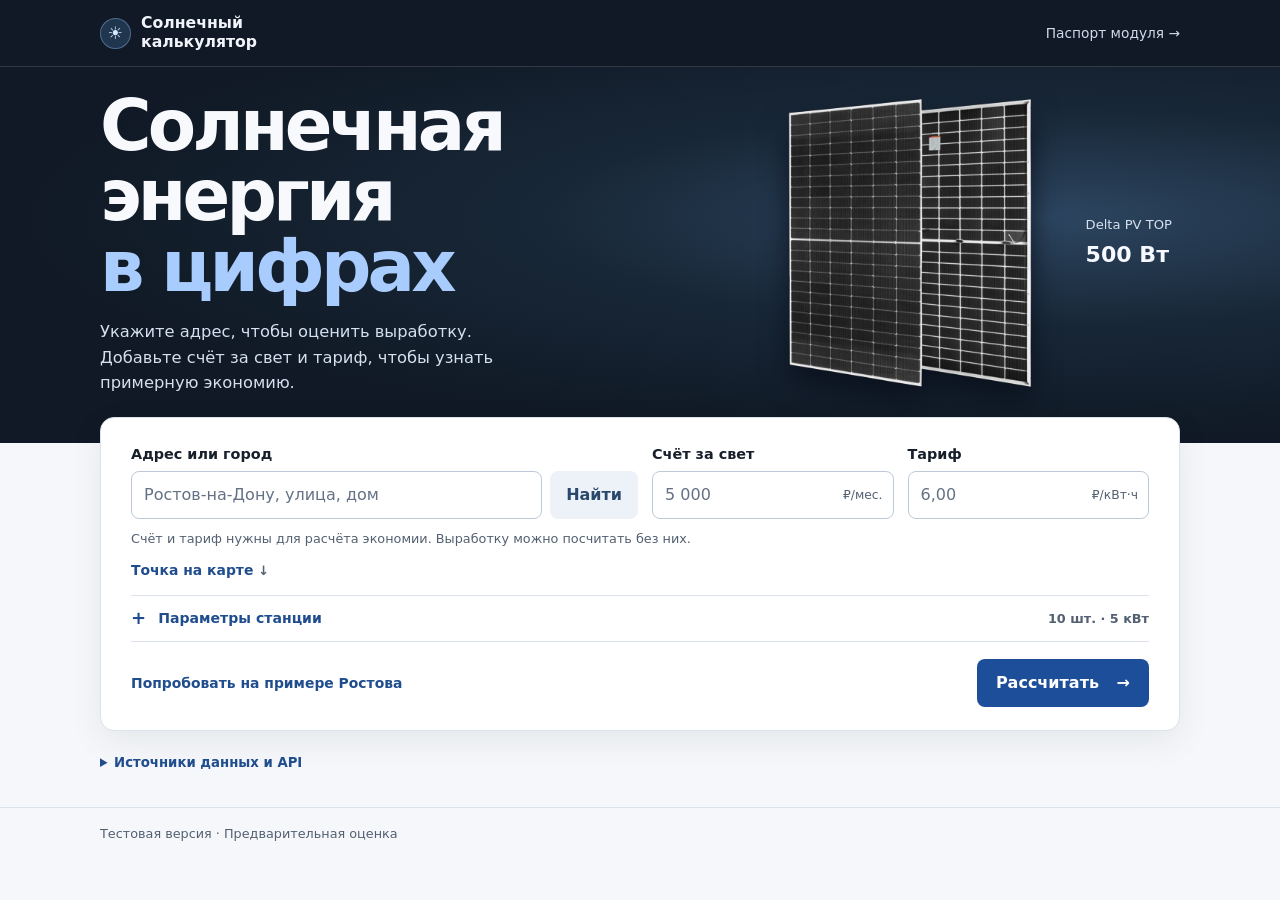
==== index.html @ cf40183a "Publish Delta 500 solar calculator demo" ====
<!doctype html>
<html lang="ru">
<head>
  <meta charset="utf-8">
  <meta name="viewport" content="width=device-width, initial-scale=1">
  <meta name="description" content="Предварительный расчёт годовой выработки и экономии от солнечных панелей Delta 500 Вт.">
  <meta name="robots" content="noindex, nofollow">
  <title>Солнечный калькулятор · Delta 500</title>
  <link rel="stylesheet" href="./leaflet.css">
  <link rel="stylesheet" href="./style.css">
  <script src="./leaflet.js" defer></script>
  <script src="./app.js" type="module"></script>
</head>
<body>
  <header class="site-header">
    <div class="container header-inner">
      <a class="brand" href="./"><span class="brand-icon" aria-hidden="true">☀︎</span> Солнечный калькулятор</a>
      <a class="passport-link" href="./panel.pdf" target="_blank" rel="noopener">Паспорт модуля <span aria-hidden="true">→</span></a>
    </div>
  </header>

  <main>
    <section class="hero" aria-labelledby="page-title">
      <div class="container intro">
        <div class="hero-copy">
          <h1 id="page-title">Солнечная энергия <span>в цифрах</span></h1>
          <p>Укажите адрес, чтобы оценить выработку. Добавьте счёт за свет и тариф, чтобы узнать примерную экономию.</p>
        </div>
        <figure class="module-photo">
          <img src="./images/delta-module.png" alt="Лицевая и тыльная стороны модуля Delta PV TOP" width="400" height="400" fetchpriority="high">
          <figcaption><span>Delta PV TOP</span><b>500 Вт</b></figcaption>
        </figure>
      </div>
    </section>

    <div class="container workspace">
      <form class="calculator" id="calculator" aria-label="Параметры расчёта" novalidate>
        <div class="primary-fields">
          <div class="address-field">
            <label for="address">Адрес или город</label>
            <div class="address-input">
              <input id="address" type="search" maxlength="180" placeholder="Ростов-на-Дону, улица, дом" spellcheck="false" autocomplete="off" aria-describedby="address-status">
              <button type="button" class="quiet-button" id="find">Найти</button>
            </div>
            <ul class="address-results" id="address-results" aria-label="Найденные адреса" hidden></ul>
            <p class="field-note" id="address-status" role="status" hidden></p>
          </div>
          <div>
            <label for="bill">Счёт за свет</label>
            <div class="unit-input">
              <input id="bill" type="text" inputmode="decimal" maxlength="16" placeholder="5 000" aria-describedby="economy-note">
              <span>₽/мес.</span>
            </div>
          </div>
          <div>
            <label for="tariff">Тариф</label>
            <div class="unit-input">
              <input id="tariff" type="text" inputmode="decimal" maxlength="12" placeholder="6,00" aria-describedby="economy-note">
              <span>₽/кВт·ч</span>
            </div>
          </div>
        </div>
        <p class="field-note economy-note" id="economy-note">Счёт и тариф нужны для расчёта экономии. Выработку можно посчитать без них.</p>

        <div class="location-tools">
          <button type="button" id="map-toggle" class="text-button" aria-controls="map-panel" aria-expanded="false">Точка на карте <span aria-hidden="true">↓</span></button>
          <span id="point-description" hidden></span>
        </div>

        <section class="map-panel" id="map-panel" aria-label="Выбор местоположения" hidden>
          <div class="map-frame">
            <div class="map" id="map" aria-label="Интерактивная карта"></div>
            <div class="map-message" id="map-message" role="status">Загружаем карту…</div>
          </div>
          <div class="map-caption">
            <span>Нажмите на нужное место или перетащите метку.</span>
            <a id="satellite-link" href="https://yandex.ru/maps/?ll=39.7015%2C47.2357&amp;z=16&amp;l=sat" target="_blank" rel="noopener">Спутник в Яндекс Картах →</a>
          </div>
          <details class="coordinate-details" id="coordinate-details">
            <summary>Указать координаты</summary>
            <div class="coordinates">
              <div><label for="latitude">Широта</label><input id="latitude" type="text" inputmode="text" maxlength="14" placeholder="47.2357"></div>
              <div><label for="longitude">Долгота</label><input id="longitude" type="text" inputmode="text" maxlength="14" placeholder="39.7015"></div>
              <button type="button" class="quiet-button" id="apply-point">Применить</button>
            </div>
          </details>
        </section>

        <details class="station" id="station">
          <summary><span>Параметры станции</span><b id="station-summary">10 панелей · 5 кВт</b></summary>
          <div class="station-grid">
            <div><label for="panels">Количество панелей</label><input id="panels" type="number" min="1" max="10000" step="1" value="10"></div>
            <div><label for="tilt">Наклон, °</label><input id="tilt" type="number" min="0" max="90" step="1" value="35"></div>
            <div><label for="azimuth">Направление</label>
              <select id="azimuth">
                <option value="180">Юг</option><option value="135">Юго-восток</option><option value="225">Юго-запад</option>
                <option value="90">Восток</option><option value="270">Запад</option><option value="0">Север</option>
                <option value="45">Северо-восток</option><option value="315">Северо-запад</option>
              </select>
            </div>
            <div><label for="cost">Цена с монтажом, ₽</label><input id="cost" type="text" inputmode="decimal" maxlength="16" placeholder="Необязательно"></div>
          </div>
          <p class="field-note">Укажите цену станции, если нужна оценка окупаемости.</p>
        </details>

        <div class="form-actions">
          <button type="button" class="text-button" id="demo">Попробовать на примере Ростова</button>
          <button type="submit" class="primary-button" id="calculate">Рассчитать <span aria-hidden="true">→</span></button>
        </div>
        <p class="error" id="form-error" role="alert" hidden></p>
      </form>

      <section class="results" id="results" aria-labelledby="results-title" hidden>
        <div class="result-summary">
          <div class="result-heading">
            <h2 id="results-title" tabindex="-1">Результат расчёта</h2>
            <p id="result-location"></p>
            <button type="button" class="text-button" id="edit">Изменить данные</button>
          </div>
          <dl class="result-metrics">
            <div class="metric" id="saving-metric" hidden><dt>Экономия за год</dt><dd id="saving"></dd></div>
            <div class="metric"><dt>Выработка за год</dt><dd id="generation"></dd></div>
            <div class="metric" id="payback-metric" hidden><dt>Простая окупаемость</dt><dd id="payback"></dd></div>
          </dl>
        </div>
        <p class="result-note" id="economic-hint" hidden></p>
        <div class="production">
          <div class="chart-heading">
            <h3>Выработка по месяцам</h3>
            <p id="chart-value" aria-live="polite">кВт·ч</p>
          </div>
          <div class="chart" id="chart" aria-label="Помесячная выработка"></div>
          <p class="result-note" id="result-note"></p>
          <details class="result-method">
            <summary>Подробнее о расчёте</summary>
            <p id="result-method"></p>
          </details>
        </div>
      </section>

      <details class="sources" id="sources">
        <summary>Источники данных и API</summary>
        <dl>
          <div><dt>Адрес</dt><dd>Поиск российских адресов через Photon по данным OpenStreetMap. Крупные города можно выбрать и при сбое поиска. <a href="https://photon.komoot.io/" target="_blank" rel="noopener">Photon →</a></dd></div>
          <div><dt>Карта</dt><dd>OpenStreetMap для проверки точки. Спутниковый снимок открывается в Яндекс Картах. <a href="https://www.openstreetmap.org/copyright" target="_blank" rel="noopener">OpenStreetMap →</a></dd></div>
          <div><dt>Солнце</dt><dd>Помесячные данные NASA POWER по сетке 1°. Для точек вне встроенного архива калькулятор запрашивает NASA по координатам. <a href="https://power.larc.nasa.gov/docs/services/api/temporal/climatology/" target="_blank" rel="noopener">NASA POWER →</a> <a href="https://github.com/hssaleh/Heat-Route-to-Firm-H2/blob/2cacb152e327a3246be186a40f83c2bcf6bc75e7/data/nasa_param_GHI.csv" target="_blank" rel="noopener">Архив данных →</a></dd></div>
        </dl>
      </details>
      <noscript>Для расчёта включите JavaScript в браузере.</noscript>
    </div>
  </main>
  <footer class="site-footer"><div class="container">Тестовая версия · Предварительная оценка</div></footer>
</body>
</html>
---- leaflet.css ----
/* required styles */

.leaflet-pane,
.leaflet-tile,
.leaflet-marker-icon,
.leaflet-marker-shadow,
.leaflet-tile-container,
.leaflet-pane > svg,
.leaflet-pane > canvas,
.leaflet-zoom-box,
.leaflet-image-layer,
.leaflet-layer {
	position: absolute;
	left: 0;
	top: 0;
	}
.leaflet-container {
	overflow: hidden;
	}
.leaflet-tile,
.leaflet-marker-icon,
.leaflet-marker-shadow {
	-webkit-user-select: none;
	   -moz-user-select: none;
	        user-select: none;
	  -webkit-user-drag: none;
	}
/* Prevents IE11 from highlighting tiles in blue */
.leaflet-tile::selection {
	background: transparent;
}
/* Safari renders non-retina tile on retina better with this, but Chrome is worse */
.leaflet-safari .leaflet-tile {
	image-rendering: -webkit-optimize-contrast;
	}
/* hack that prevents hw layers "stretching" when loading new tiles */
.leaflet-safari .leaflet-tile-container {
	width: 1600px;
	height: 1600px;
	-webkit-transform-origin: 0 0;
	}
.leaflet-marker-icon,
.leaflet-marker-shadow {
	display: block;
	}
/* .leaflet-container svg: reset svg max-width decleration shipped in Joomla! (joomla.org) 3.x */
/* .leaflet-container img: map is broken in FF if you have max-width: 100% on tiles */
.leaflet-container .leaflet-overlay-pane svg {
	max-width: none !important;
	max-height: none !important;
	}
.leaflet-container .leaflet-marker-pane img,
.leaflet-container .leaflet-shadow-pane img,
.leaflet-container .leaflet-tile-pane img,
.leaflet-container img.leaflet-image-layer,
.leaflet-container .leaflet-tile {
	max-width: none !important;
	max-height: none !important;
	width: auto;
	padding: 0;
	}

.leaflet-container img.leaflet-tile {
	/* See: https://bugs.chromium.org/p/chromium/issues/detail?id=600120 */
	mix-blend-mode: plus-lighter;
}

.leaflet-container.leaflet-touch-zoom {
	-ms-touch-action: pan-x pan-y;
	touch-action: pan-x pan-y;
	}
.leaflet-container.leaflet-touch-drag {
	-ms-touch-action: pinch-zoom;
	/* Fallback for FF which doesn't support pinch-zoom */
	touch-action: none;
	touch-action: pinch-zoom;
}
.leaflet-container.leaflet-touch-drag.leaflet-touch-zoom {
	-ms-touch-action: none;
	touch-action: none;
}
.leaflet-container {
	-webkit-tap-highlight-color: transparent;
}
.leaflet-container a {
	-webkit-tap-highlight-color: rgba(51, 181, 229, 0.4);
}
.leaflet-tile {
	filter: inherit;
	visibility: hidden;
	}
.leaflet-tile-loaded {
	visibility: inherit;
	}
.leaflet-zoom-box {
	width: 0;
	height: 0;
	-moz-box-sizing: border-box;
	     box-sizing: border-box;
	z-index: 800;
	}
/* workaround for https://bugzilla.mozilla.org/show_bug.cgi?id=888319 */
.leaflet-overlay-pane svg {
	-moz-user-select: none;
	}

.leaflet-pane         { z-index: 400; }

.leaflet-tile-pane    { z-index: 200; }
.leaflet-overlay-pane { z-index: 400; }
.leaflet-shadow-pane  { z-index: 500; }
.leaflet-marker-pane  { z-index: 600; }
.leaflet-tooltip-pane   { z-index: 650; }
.leaflet-popup-pane   { z-index: 700; }

.leaflet-map-pane canvas { z-index: 100; }
.leaflet-map-pane svg    { z-index: 200; }

.leaflet-vml-shape {
	width: 1px;
	height: 1px;
	}
.lvml {
	behavior: url(#default#VML);
	display: inline-block;
	position: absolute;
	}


/* control positioning */

.leaflet-control {
	position: relative;
	z-index: 800;
	pointer-events: visiblePainted; /* IE 9-10 doesn't have auto */
	pointer-events: auto;
	}
.leaflet-top,
.leaflet-bottom {
	position: absolute;
	z-index: 1000;
	pointer-events: none;
	}
.leaflet-top {
	top: 0;
	}
.leaflet-right {
	right: 0;
	}
.leaflet-bottom {
	bottom: 0;
	}
.leaflet-left {
	left: 0;
	}
.leaflet-control {
	float: left;
	clear: both;
	}
.leaflet-right .leaflet-control {
	float: right;
	}
.leaflet-top .leaflet-control {
	margin-top: 10px;
	}
.leaflet-bottom .leaflet-control {
	margin-bottom: 10px;
	}
.leaflet-left .leaflet-control {
	margin-left: 10px;
	}
.leaflet-right .leaflet-control {
	margin-right: 10px;
	}


/* zoom and fade animations */

.leaflet-fade-anim .leaflet-popup {
	opacity: 0;
	-webkit-transition: opacity 0.2s linear;
	   -moz-transition: opacity 0.2s linear;
	        transition: opacity 0.2s linear;
	}
.leaflet-fade-anim .leaflet-map-pane .leaflet-popup {
	opacity: 1;
	}
.leaflet-zoom-animated {
	-webkit-transform-origin: 0 0;
	    -ms-transform-origin: 0 0;
	        transform-origin: 0 0;
	}
svg.leaflet-zoom-animated {
	will-change: transform;
}

.leaflet-zoom-anim .leaflet-zoom-animated {
	-webkit-transition: -webkit-transform 0.25s cubic-bezier(0,0,0.25,1);
	   -moz-transition:    -moz-transform 0.25s cubic-bezier(0,0,0.25,1);
	        transition:         transform 0.25s cubic-bezier(0,0,0.25,1);
	}
.leaflet-zoom-anim .leaflet-tile,
.leaflet-pan-anim .leaflet-tile {
	-webkit-transition: none;
	   -moz-transition: none;
	        transition: none;
	}

.leaflet-zoom-anim .leaflet-zoom-hide {
	visibility: hidden;
	}


/* cursors */

.leaflet-interactive {
	cursor: pointer;
	}
.leaflet-grab {
	cursor: -webkit-grab;
	cursor:    -moz-grab;
	cursor:         grab;
	}
.leaflet-crosshair,
.leaflet-crosshair .leaflet-interactive {
	cursor: crosshair;
	}
.leaflet-popup-pane,
.leaflet-control {
	cursor: auto;
	}
.leaflet-dragging .leaflet-grab,
.leaflet-dragging .leaflet-grab .leaflet-interactive,
.leaflet-dragging .leaflet-marker-draggable {
	cursor: move;
	cursor: -webkit-grabbing;
	cursor:    -moz-grabbing;
	cursor:         grabbing;
	}

/* marker & overlays interactivity */
.leaflet-marker-icon,
.leaflet-marker-shadow,
.leaflet-image-layer,
.leaflet-pane > svg path,
.leaflet-tile-container {
	pointer-events: none;
	}

.leaflet-marker-icon.leaflet-interactive,
.leaflet-image-layer.leaflet-interactive,
.leaflet-pane > svg path.leaflet-interactive,
svg.leaflet-image-layer.leaflet-interactive path {
	pointer-events: visiblePainted; /* IE 9-10 doesn't have auto */
	pointer-events: auto;
	}

/* visual tweaks */

.leaflet-container {
	background: #ddd;
	outline-offset: 1px;
	}
.leaflet-container a {
	color: #0078A8;
	}
.leaflet-zoom-box {
	border: 2px dotted #38f;
	background: rgba(255,255,255,0.5);
	}


/* general typography */
.leaflet-container {
	font-family: "Helvetica Neue", Arial, Helvetica, sans-serif;
	font-size: 12px;
	font-size: 0.75rem;
	line-height: 1.5;
	}


/* general toolbar styles */

.leaflet-bar {
	box-shadow: 0 1px 5px rgba(0,0,0,0.65);
	border-radius: 4px;
	}
.leaflet-bar a {
	background-color: #fff;
	border-bottom: 1px solid #ccc;
	width: 26px;
	height: 26px;
	line-height: 26px;
	display: block;
	text-align: center;
	text-decoration: none;
	color: black;
	}
.leaflet-bar a,
.leaflet-control-layers-toggle {
	background-position: 50% 50%;
	background-repeat: no-repeat;
	display: block;
	}
.leaflet-bar a:hover,
.leaflet-bar a:focus {
	background-color: #f4f4f4;
	}
.leaflet-bar a:first-child {
	border-top-left-radius: 4px;
	border-top-right-radius: 4px;
	}
.leaflet-bar a:last-child {
	border-bottom-left-radius: 4px;
	border-bottom-right-radius: 4px;
	border-bottom: none;
	}
.leaflet-bar a.leaflet-disabled {
	cursor: default;
	background-color: #f4f4f4;
	color: #bbb;
	}

.leaflet-touch .leaflet-bar a {
	width: 30px;
	height: 30px;
	line-height: 30px;
	}
.leaflet-touch .leaflet-bar a:first-child {
	border-top-left-radius: 2px;
	border-top-right-radius: 2px;
	}
.leaflet-touch .leaflet-bar a:last-child {
	border-bottom-left-radius: 2px;
	border-bottom-right-radius: 2px;
	}

/* zoom control */

.leaflet-control-zoom-in,
.leaflet-control-zoom-out {
	font: bold 18px 'Lucida Console', Monaco, monospace;
	text-indent: 1px;
	}

.leaflet-touch .leaflet-control-zoom-in, .leaflet-touch .leaflet-control-zoom-out  {
	font-size: 22px;
	}


/* layers control */

.leaflet-control-layers {
	box-shadow: 0 1px 5px rgba(0,0,0,0.4);
	background: #fff;
	border-radius: 5px;
	}
.leaflet-control-layers-toggle {
	background-image: url(images/layers.png);
	width: 36px;
	height: 36px;
	}
.leaflet-retina .leaflet-control-layers-toggle {
	background-image: url(images/layers-2x.png);
	background-size: 26px 26px;
	}
.leaflet-touch .leaflet-control-layers-toggle {
	width: 44px;
	height: 44px;
	}
.leaflet-control-layers .leaflet-control-layers-list,
.leaflet-control-layers-expanded .leaflet-control-layers-toggle {
	display: none;
	}
.leaflet-control-layers-expanded .leaflet-control-layers-list {
	display: block;
	position: relative;
	}
.leaflet-control-layers-expanded {
	padding: 6px 10px 6px 6px;
	color: #333;
	background: #fff;
	}
.leaflet-control-layers-scrollbar {
	overflow-y: scroll;
	overflow-x: hidden;
	padding-right: 5px;
	}
.leaflet-control-layers-selector {
	margin-top: 2px;
	position: relative;
	top: 1px;
	}
.leaflet-control-layers label {
	display: block;
	font-size: 13px;
	font-size: 1.08333em;
	}
.leaflet-control-layers-separator {
	height: 0;
	border-top: 1px solid #ddd;
	margin: 5px -10px 5px -6px;
	}

/* Default icon URLs */
.leaflet-default-icon-path { /* used only in path-guessing heuristic, see L.Icon.Default */
	background-image: url(images/marker-icon.png);
	}


/* attribution and scale controls */

.leaflet-container .leaflet-control-attribution {
	background: #fff;
	background: rgba(255, 255, 255, 0.8);
	margin: 0;
	}
.leaflet-control-attribution,
.leaflet-control-scale-line {
	padding: 0 5px;
	color: #333;
	line-height: 1.4;
	}
.leaflet-control-attribution a {
	text-decoration: none;
	}
.leaflet-control-attribution a:hover,
.leaflet-control-attribution a:focus {
	text-decoration: underline;
	}
.leaflet-attribution-flag {
	display: inline !important;
	vertical-align: baseline !important;
	width: 1em;
	height: 0.6669em;
	}
.leaflet-left .leaflet-control-scale {
	margin-left: 5px;
	}
.leaflet-bottom .leaflet-control-scale {
	margin-bottom: 5px;
	}
.leaflet-control-scale-line {
	border: 2px solid #777;
	border-top: none;
	line-height: 1.1;
	padding: 2px 5px 1px;
	white-space: nowrap;
	-moz-box-sizing: border-box;
	     box-sizing: border-box;
	background: rgba(255, 255, 255, 0.8);
	text-shadow: 1px 1px #fff;
	}
.leaflet-control-scale-line:not(:first-child) {
	border-top: 2px solid #777;
	border-bottom: none;
	margin-top: -2px;
	}
.leaflet-control-scale-line:not(:first-child):not(:last-child) {
	border-bottom: 2px solid #777;
	}

.leaflet-touch .leaflet-control-attribution,
.leaflet-touch .leaflet-control-layers,
.leaflet-touch .leaflet-bar {
	box-shadow: none;
	}
.leaflet-touch .leaflet-control-layers,
.leaflet-touch .leaflet-bar {
	border: 2px solid rgba(0,0,0,0.2);
	background-clip: padding-box;
	}


/* popup */

.leaflet-popup {
	position: absolute;
	text-align: center;
	margin-bottom: 20px;
	}
.leaflet-popup-content-wrapper {
	padding: 1px;
	text-align: left;
	border-radius: 12px;
	}
.leaflet-popup-content {
	margin: 13px 24px 13px 20px;
	line-height: 1.3;
	font-size: 13px;
	font-size: 1.08333em;
	min-height: 1px;
	}
.leaflet-popup-content p {
	margin: 17px 0;
	margin: 1.3em 0;
	}
.leaflet-popup-tip-container {
	width: 40px;
	height: 20px;
	position: absolute;
	left: 50%;
	margin-top: -1px;
	margin-left: -20px;
	overflow: hidden;
	pointer-events: none;
	}
.leaflet-popup-tip {
	width: 17px;
	height: 17px;
	padding: 1px;

	margin: -10px auto 0;
	pointer-events: auto;

	-webkit-transform: rotate(45deg);
	   -moz-transform: rotate(45deg);
	    -ms-transform: rotate(45deg);
	        transform: rotate(45deg);
	}
.leaflet-popup-content-wrapper,
.leaflet-popup-tip {
	background: white;
	color: #333;
	box-shadow: 0 3px 14px rgba(0,0,0,0.4);
	}
.leaflet-container a.leaflet-popup-close-button {
	position: absolute;
	top: 0;
	right: 0;
	border: none;
	text-align: center;
	width: 24px;
	height: 24px;
	font: 16px/24px Tahoma, Verdana, sans-serif;
	color: #757575;
	text-decoration: none;
	background: transparent;
	}
.leaflet-container a.leaflet-popup-close-button:hover,
.leaflet-container a.leaflet-popup-close-button:focus {
	color: #585858;
	}
.leaflet-popup-scrolled {
	overflow: auto;
	}

.leaflet-oldie .leaflet-popup-content-wrapper {
	-ms-zoom: 1;
	}
.leaflet-oldie .leaflet-popup-tip {
	width: 24px;
	margin: 0 auto;

	-ms-filter: "progid:DXImageTransform.Microsoft.Matrix(M11=0.70710678, M12=0.70710678, M21=-0.70710678, M22=0.70710678)";
	filter: progid:DXImageTransform.Microsoft.Matrix(M11=0.70710678, M12=0.70710678, M21=-0.70710678, M22=0.70710678);
	}

.leaflet-oldie .leaflet-control-zoom,
.leaflet-oldie .leaflet-control-layers,
.leaflet-oldie .leaflet-popup-content-wrapper,
.leaflet-oldie .leaflet-popup-tip {
	border: 1px solid #999;
	}


/* div icon */

.leaflet-div-icon {
	background: #fff;
	border: 1px solid #666;
	}


/* Tooltip */
/* Base styles for the element that has a tooltip */
.leaflet-tooltip {
	position: absolute;
	padding: 6px;
	background-color: #fff;
	border: 1px solid #fff;
	border-radius: 3px;
	color: #222;
	white-space: nowrap;
	-webkit-user-select: none;
	-moz-user-select: none;
	-ms-user-select: none;
	user-select: none;
	pointer-events: none;
	box-shadow: 0 1px 3px rgba(0,0,0,0.4);
	}
.leaflet-tooltip.leaflet-interactive {
	cursor: pointer;
	pointer-events: auto;
	}
.leaflet-tooltip-top:before,
.leaflet-tooltip-bottom:before,
.leaflet-tooltip-left:before,
.leaflet-tooltip-right:before {
	position: absolute;
	pointer-events: none;
	border: 6px solid transparent;
	background: transparent;
	content: "";
	}

/* Directions */

.leaflet-tooltip-bottom {
	margin-top: 6px;
}
.leaflet-tooltip-top {
	margin-top: -6px;
}
.leaflet-tooltip-bottom:before,
.leaflet-tooltip-top:before {
	left: 50%;
	margin-left: -6px;
	}
.leaflet-tooltip-top:before {
	bottom: 0;
	margin-bottom: -12px;
	border-top-color: #fff;
	}
.leaflet-tooltip-bottom:before {
	top: 0;
	margin-top: -12px;
	margin-left: -6px;
	border-bottom-color: #fff;
	}
.leaflet-tooltip-left {
	margin-left: -6px;
}
.leaflet-tooltip-right {
	margin-left: 6px;
}
.leaflet-tooltip-left:before,
.leaflet-tooltip-right:before {
	top: 50%;
	margin-top: -6px;
	}
.leaflet-tooltip-left:before {
	right: 0;
	margin-right: -12px;
	border-left-color: #fff;
	}
.leaflet-tooltip-right:before {
	left: 0;
	margin-left: -12px;
	border-right-color: #fff;
	}

/* Printing */

@media print {
	/* Prevent printers from removing background-images of controls. */
	.leaflet-control {
		-webkit-print-color-adjust: exact;
		print-color-adjust: exact;
		}
	}
---- style.css ----
:root {
  color-scheme: light;
  --ink: #171f2b;
  --muted: #536071;
  --link: #204d8e;
  --dark: #162331;
  --action: #1c4e99;
  --light: #edf2f9;
  --line: #dce2ea;
  --field-line: #bec9d7;
  --accent: #a9ccff;
  --background: #f5f7fa;
  font: 16px/1.5 Inter, system-ui, -apple-system, BlinkMacSystemFont, "Segoe UI", sans-serif;
  color: var(--ink);
  background: var(--background);
}

*, *::before, *::after { box-sizing: border-box; }
body { margin: 0; }
[hidden] { display: none !important; }
button, input, select { font: inherit; }
button { cursor: pointer; }
a { color: var(--link); text-underline-offset: 3px; }
:focus-visible { outline: 3px solid #2d68ad; outline-offset: 3px; }
.container { width: min(1080px, calc(100% - 64px)); margin-inline: auto; }

.site-header { background: #101925; border-bottom: 1px solid #ffffff24; }
.header-inner {
  min-height: 66px;
  display: flex;
  justify-content: space-between;
  align-items: center;
  gap: 14px;
}
.brand {
  display: inline-flex;
  align-items: center;
  gap: 10px;
  color: #f1f5fb;
  font-size: .98rem;
  font-weight: 730;
  line-height: 1.2;
  text-decoration: none;
}
.brand-icon {
  display: grid;
  place-items: center;
  flex: 0 0 31px;
  height: 31px;
  border: 1px solid #8eb9f16b;
  border-radius: 50%;
  background: #20354e;
  color: #d7e9ff;
  font-size: 1.08rem;
}
.passport-link { color: #cfdbea; font-size: .86rem; white-space: nowrap; text-decoration: none; }
.passport-link:hover { text-decoration: underline; }
.site-header :focus-visible { outline-color: var(--accent); }

.hero {
  color: #f7f9fc;
  background: radial-gradient(ellipse at 81% 40%, #2d4661 0%, #182737 34%, #101925 70%);
}
.intro {
  display: grid;
  grid-template-columns: minmax(0, 1.25fr) minmax(0, .9fr);
  align-items: center;
  gap: 26px;
  min-height: 316px;
  padding-block: 24px 48px;
}
h1 {
  margin: 0 0 17px;
  font-size: clamp(2.2rem, 5.5vw, 4.4rem);
  line-height: 1;
  letter-spacing: -.055em;
  font-weight: 720;
}
h1 span { display: block; color: var(--accent); }
.intro p { max-width: 420px; margin: 0; color: #d5e0ee; font-size: 1.02rem; line-height: 1.55; }
.module-photo {
  display: grid;
  grid-template-columns: minmax(0, 1fr) auto;
  align-items: center;
  gap: 12px;
  min-width: 0;
  margin: 0;
  padding: 0 8px;
}
.module-photo img {
  width: min(100%, 298px);
  height: auto;
  justify-self: center;
  filter: drop-shadow(0 15px 14px #080f1bd4);
}
.module-photo figcaption { display: grid; gap: 3px; color: #d6e1ee; font-size: .82rem; }
.module-photo b { color: #f6f9ff; font-size: 1.38rem; white-space: nowrap; }
.workspace { position: relative; margin-top: -26px; }

.calculator {
  padding: 27px 30px 23px;
  background: #fff;
  border: 1px solid var(--line);
  border-radius: 14px;
  box-shadow: 0 10px 35px #10192512;
}
.primary-fields { display: grid; grid-template-columns: minmax(0, 2.1fr) minmax(0, 1fr) minmax(0, 1fr); gap: 14px; }
label {
  display: block;
  margin-bottom: 7px;
  font-size: .9rem;
  font-weight: 650;
  line-height: 1.3;
}
input, select {
  width: 100%;
  min-width: 0;
  min-height: 48px;
  padding: 9px 12px;
  border: 1px solid var(--field-line);
  border-radius: 8px;
  background: #fff;
  color: var(--ink);
}
input::placeholder { color: #647184; opacity: 1; }
input[aria-invalid="true"] { border-color: #a73732; }
.unit-input { position: relative; }
.unit-input input { padding-right: 77px; }
.unit-input span {
  position: absolute;
  right: 11px;
  top: 50%;
  transform: translateY(-50%);
  color: var(--muted);
  font-size: .77rem;
  pointer-events: none;
  white-space: nowrap;
}
.address-field { position: relative; }
.address-input { display: flex; gap: 8px; }
.quiet-button, .primary-button {
  min-height: 48px;
  padding: 8px 16px;
  border: 0;
  border-radius: 8px;
  font-weight: 680;
  white-space: nowrap;
}
.quiet-button { background: var(--light); color: #29486d; }
.quiet-button:hover { background: #dce8f8; }
.primary-button {
  min-width: 172px;
  padding-inline: 19px;
  color: #fff;
  background: var(--action);
}
.primary-button span { margin-left: 12px; }
.primary-button:hover { background: #173f7e; }
button:disabled { cursor: wait; opacity: .66; }
.field-note { margin: 8px 0 0; font-size: .8rem; color: var(--muted); }
.economy-note { margin-top: 10px; }
.address-results {
  position: absolute;
  inset: auto 0 0;
  z-index: 10;
  transform: translateY(calc(100% + 4px));
  padding: 4px;
  margin: 0;
  border: 1px solid var(--line);
  border-radius: 9px;
  background: #fff;
  list-style: none;
  box-shadow: 0 9px 25px #172a4321;
}
.address-results button {
  width: 100%;
  padding: 10px 11px;
  border: 0;
  border-radius: 5px;
  background: transparent;
  text-align: left;
  color: var(--ink);
  line-height: 1.3;
  overflow-wrap: anywhere;
}
.address-results button:hover { background: var(--light); }
.address-results small { display: block; margin-top: 3px; color: var(--muted); }
.text-button {
  padding: 4px 0;
  border: 0;
  background: transparent;
  color: var(--link);
  font-size: .87rem;
  font-weight: 680;
  text-align: left;
}
.text-button:hover { text-decoration: underline; text-underline-offset: 3px; }
.location-tools { display: flex; align-items: center; gap: 12px; flex-wrap: wrap; margin: 8px 0 10px; }
.location-tools span { font-size: .81rem; color: var(--muted); overflow-wrap: anywhere; }

.map-panel { margin: 4px 0 16px; }
.map-frame { position: relative; border: 1px solid var(--line); border-radius: 10px; overflow: hidden; }
.map { height: 292px; background: var(--light); z-index: 0; }
.map-message {
  position: absolute;
  inset: 0;
  pointer-events: none;
  display: grid;
  place-items: center;
  padding: 26px;
  background: #eff3f9f0;
  color: var(--muted);
  text-align: center;
  font-size: .9rem;
}
.map-caption { display: flex; flex-wrap: wrap; justify-content: space-between; gap: 6px 12px; margin-top: 9px; color: var(--muted); font-size: .8rem; }
.coordinate-details { margin-top: 8px; }
summary { cursor: pointer; color: var(--link); font-weight: 650; }
.coordinate-details summary { font-size: .83rem; }
.coordinates { display: flex; flex-wrap: wrap; align-items: end; gap: 10px; margin-top: 10px; }
.coordinates div { flex: 0 1 168px; }
.coordinates label { font-size: .8rem; }

.station { border-block: 1px solid var(--line); padding-block: 12px; }
.station summary {
  display: flex;
  align-items: center;
  flex-wrap: wrap;
  gap: 5px 12px;
  font-size: .88rem;
  list-style: none;
}
.station summary::-webkit-details-marker { display: none; }
.station summary::before { content: "+"; color: var(--link); display: inline-block; min-width: 11px; font-size: 1.13rem; line-height: 1; }
.station[open] summary::before { content: "−"; }
.station summary b { margin-left: auto; font-size: .8rem; color: var(--muted); font-weight: 550; }
.station-grid { display: grid; grid-template-columns: repeat(4, minmax(0, 1fr)); gap: 13px; margin-top: 15px; }
.station-grid label { font-size: .82rem; }
.form-actions { display: flex; align-items: center; justify-content: space-between; gap: 12px; margin-top: 17px; }
.error { padding: 9px 12px; margin: 12px 0 0; border-radius: 6px; color: #85271e; background: #fceeea; font-size: .87rem; }

.results { margin-top: 32px; scroll-margin-top: 20px; }
.result-summary {
  padding: 24px 28px;
  border-radius: 17px;
  color: #fff;
  background: linear-gradient(115deg, #142030, #223d5b);
}
.result-heading { display: grid; grid-template-columns: 1fr auto; gap: 4px 12px; align-items: start; }
.result-heading h2 { margin: 0; font-size: clamp(1.35rem, 2.8vw, 1.85rem); line-height: 1.2; letter-spacing: -.026em; }
.result-heading p { grid-row: 2; margin: 0; color: #dce8f5; font-size: .88rem; overflow-wrap: anywhere; }
.result-heading .text-button { grid-row: 1 / span 2; grid-column: 2; color: #c6ddff; }
.result-heading :focus-visible { outline-color: var(--accent); }
.result-metrics { display: flex; flex-wrap: wrap; gap: 18px 28px; margin: 20px 0 0; padding-top: 17px; border-top: 1px solid #ffffff3d; }
.metric { flex: 1 1 185px; min-width: 0; }
.metric dt { font-size: .83rem; color: #dce8f5; }
.metric dd { margin: 2px 0 0; font-size: clamp(1.5rem, 4.2vw, 2.46rem); letter-spacing: -.035em; font-weight: 720; line-height: 1.18; overflow-wrap: anywhere; }
#saving { color: var(--accent); }
.production { margin-top: 13px; padding: 21px 27px; border: 1px solid var(--line); border-radius: 14px; background: #fff; }
.chart-heading { display: flex; flex-wrap: wrap; gap: 4px 12px; align-items: baseline; justify-content: space-between; }
.chart-heading h3 { margin: 0; font-size: 1rem; }
.chart-heading p { margin: 0; color: var(--muted); font-size: .8rem; }
.chart { display: grid; grid-template-columns: repeat(12, minmax(0, 1fr)); gap: 7px; height: 130px; margin-top: 12px; }
.chart button {
  display: grid;
  grid-template-rows: minmax(0, 1fr) auto;
  gap: 4px;
  min-width: 0;
  padding: 0;
  border: 0;
  background: none;
  color: var(--muted);
  font-size: .7rem;
}
.plot-area { display: flex; align-items: end; min-width: 0; }
.plot-bar { display: block; width: 100%; border-radius: 4px 4px 0 0; background: #9cbdf0; }
.chart button:hover .plot-bar, .chart button[aria-pressed="true"] .plot-bar { background: #285691; }
.result-note, .result-method { font-size: .82rem; color: var(--muted); }
.result-note { margin: 12px 0 0; }
.result-method { margin-top: 10px; }
.result-method p { margin-bottom: 0; }

.sources { margin: 22px 0 34px; font-size: .83rem; }
.sources dl { display: grid; gap: 8px; margin-bottom: 0; }
.sources dl div { display: grid; grid-template-columns: 58px 1fr; gap: 12px; }
.sources dt { font-weight: 650; }
.sources dd { margin: 0; color: var(--muted); }
.site-footer { border-top: 1px solid var(--line); padding-block: 16px 22px; color: var(--muted); font-size: .8rem; }

@media (max-width: 825px) {
  .container { width: calc(100% - 40px); }
  .intro { min-height: 285px; grid-template-columns: minmax(0, 1fr) minmax(0, .8fr); gap: 15px; }
  .module-photo { grid-template-columns: minmax(0, 1fr); gap: 5px; }
  .module-photo img { width: min(100%, 200px); }
  .module-photo figcaption { grid-auto-flow: column; align-items: baseline; justify-content: center; gap: 8px; }
  .module-photo b { font-size: .98rem; }
  .primary-fields { grid-template-columns: repeat(2, minmax(0, 1fr)); }
  .address-field { grid-column: 1 / -1; }
  .station-grid { grid-template-columns: repeat(2, minmax(0, 1fr)); }
}

@media (max-width: 520px) {
  .container { width: calc(100% - 28px); }
  .header-inner { min-height: 61px; }
  .brand { font-size: .83rem; gap: 7px; }
  .brand-icon { flex-basis: 29px; height: 29px; font-size: 1.09rem; }
  .passport-link { font-size: .75rem; }
  .intro { min-height: 0; grid-template-columns: minmax(0, 1fr); padding-block: 27px 42px; gap: 12px; }
  .intro p { font-size: .92rem; }
  .module-photo { grid-template-columns: 110px minmax(0, 1fr); gap: 12px; padding: 0; }
  .module-photo img { width: 105px; }
  .module-photo figcaption { grid-auto-flow: row; justify-content: start; gap: 2px; }
  .workspace { margin-top: -20px; }
  .calculator { padding: 16px 15px; border-radius: 13px; }
  .primary-fields { gap: 12px 9px; }
  .quiet-button { padding-inline: 12px; }
  .form-actions { flex-direction: column-reverse; align-items: stretch; gap: 9px; margin-top: 13px; }
  .form-actions .text-button { text-align: center; }
  .coordinates div { flex: 1 1 120px; }
  .coordinates button { flex-basis: 100%; }
  .map { height: 250px; }
  .result-summary, .production { padding: 16px; }
  .result-heading { grid-template-columns: 1fr; }
  .result-heading .text-button { grid-area: auto; }
  .result-metrics { gap: 10px 14px; }
  .metric { flex-basis: 126px; }
  .chart { gap: 4px; }
  .chart button { font-size: .62rem; }
}
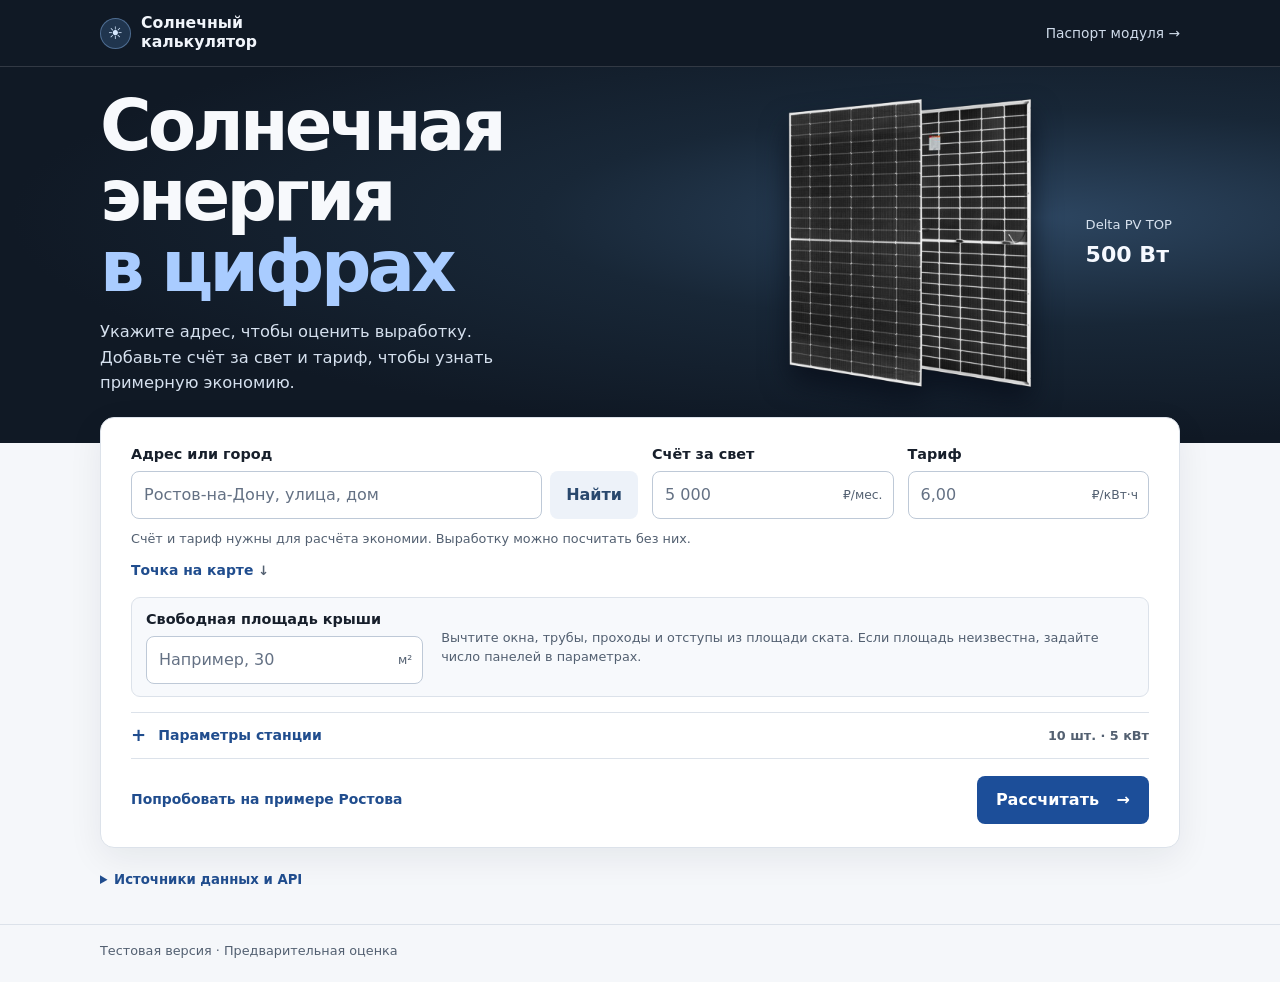
==== commit 5a48c5bd: "Estimate panel count and savings from usable roof area" ====
--- a/index.html
+++ b/index.html
@@ -86,10 +86,24 @@
           </details>
         </section>
 
+        <div class="roof-sizing">
+          <div>
+            <label for="roof-area">Свободная площадь крыши</label>
+            <div class="unit-input roof-area-input">
+              <input id="roof-area" type="text" inputmode="decimal" maxlength="14" placeholder="Например, 30" aria-describedby="roof-help">
+              <span>м²</span>
+            </div>
+          </div>
+          <div>
+            <p class="field-note" id="roof-help">Вычтите окна, трубы, проходы и отступы из площади ската. Если площадь неизвестна, задайте число панелей в параметрах.</p>
+            <p class="roof-capacity" id="roof-capacity" aria-live="polite" hidden></p>
+          </div>
+        </div>
+
         <details class="station" id="station">
           <summary><span>Параметры станции</span><b id="station-summary">10 панелей · 5 кВт</b></summary>
           <div class="station-grid">
-            <div><label for="panels">Количество панелей</label><input id="panels" type="number" min="1" max="10000" step="1" value="10"></div>
+            <div><label for="panels">Количество панелей</label><input id="panels" type="number" min="1" max="10000" step="1" placeholder="10" aria-describedby="panels-help"></div>
             <div><label for="tilt">Наклон, °</label><input id="tilt" type="number" min="0" max="90" step="1" value="35"></div>
             <div><label for="azimuth">Направление</label>
               <select id="azimuth">
@@ -100,7 +114,7 @@
             </div>
             <div><label for="cost">Цена с монтажом, ₽</label><input id="cost" type="text" inputmode="decimal" maxlength="16" placeholder="Необязательно"></div>
           </div>
-          <p class="field-note">Укажите цену станции, если нужна оценка окупаемости.</p>
+          <p class="field-note" id="panels-help">Калькулятор подбирает количество по площади. Здесь можно задать меньше панелей. Без площади по умолчанию берём 10. Цена станции нужна для оценки окупаемости.</p>
         </details>
 
         <div class="form-actions">
--- a/style.css
+++ b/style.css
@@ -220,6 +220,21 @@
 .coordinates { display: flex; flex-wrap: wrap; align-items: end; gap: 10px; margin-top: 10px; }
 .coordinates div { flex: 0 1 168px; }
 .coordinates label { font-size: .8rem; }
+
+.roof-sizing {
+  display: grid;
+  grid-template-columns: minmax(210px, .8fr) minmax(0, 2fr);
+  gap: 10px 18px;
+  align-items: center;
+  margin: 12px 0 15px;
+  padding: 12px 14px;
+  border: 1px solid var(--line);
+  border-radius: 9px;
+  background: #f7f9fc;
+}
+.roof-area-input input { padding-right: 40px; }
+.roof-sizing .field-note { margin: 0; }
+.roof-capacity { margin: 5px 0 0; color: var(--link); font-size: .83rem; font-weight: 650; }
 
 .station { border-block: 1px solid var(--line); padding-block: 12px; }
 .station summary {
@@ -318,6 +333,7 @@
   .form-actions .text-button { text-align: center; }
   .coordinates div { flex: 1 1 120px; }
   .coordinates button { flex-basis: 100%; }
+  .roof-sizing { grid-template-columns: minmax(0, 1fr); padding: 11px; }
   .map { height: 250px; }
   .result-summary, .production { padding: 16px; }
   .result-heading { grid-template-columns: 1fr; }
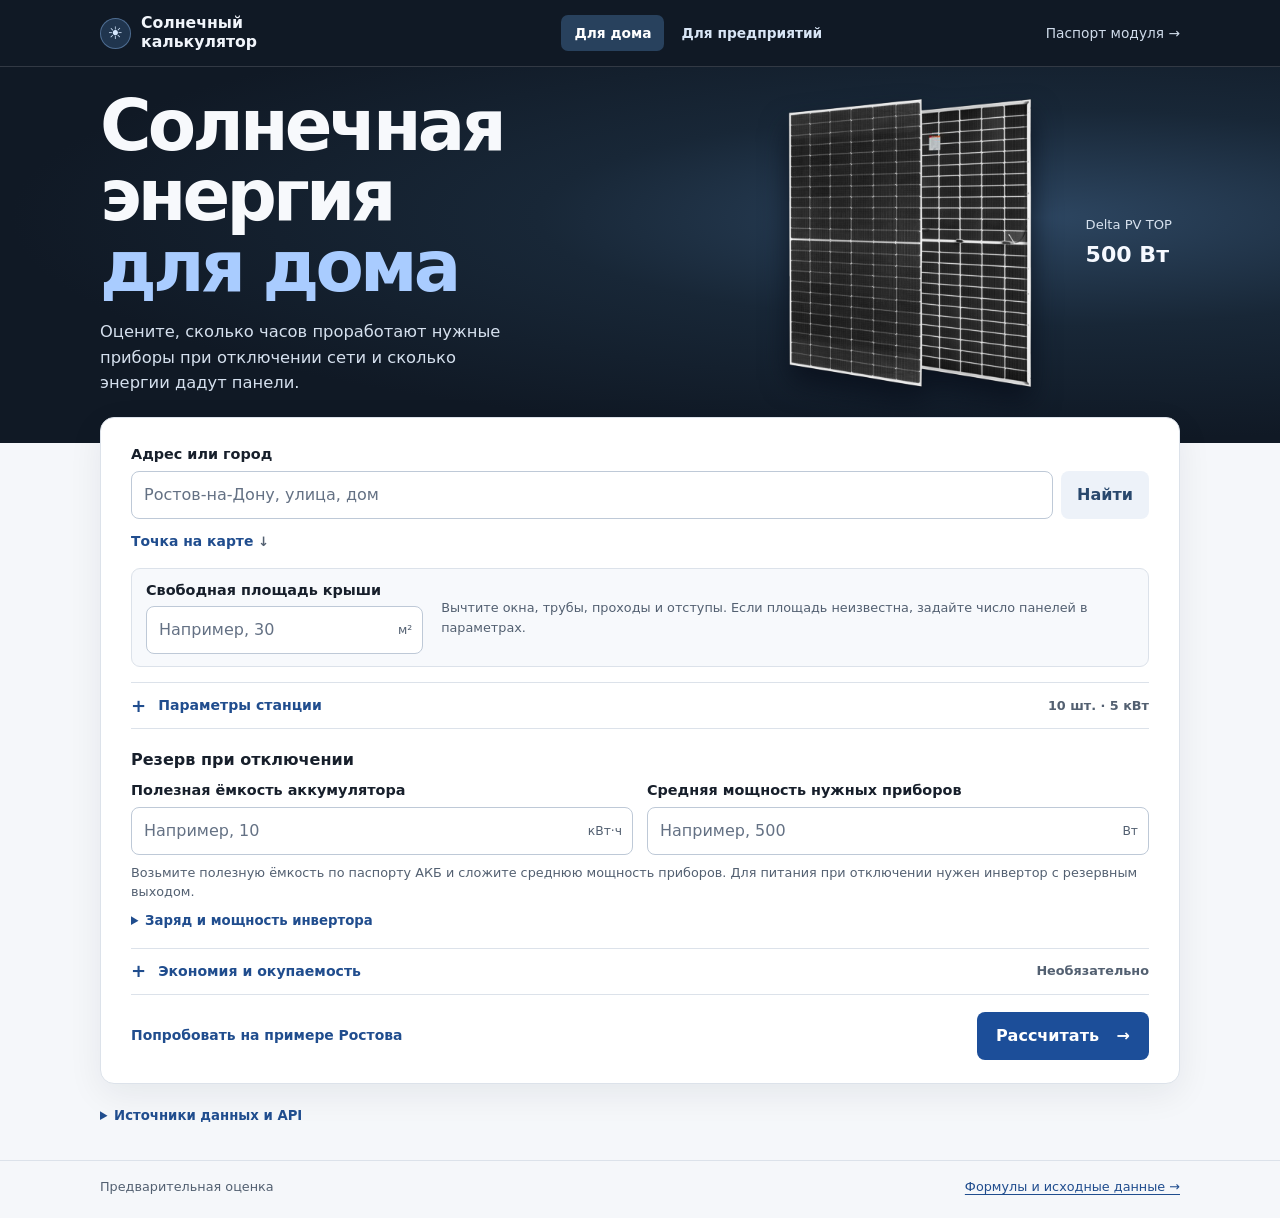
==== commit 8a9321cd: "Add home backup and industrial payback calculators" ====
--- a/index.html
+++ b/index.html
@@ -3,18 +3,22 @@
 <head>
   <meta charset="utf-8">
   <meta name="viewport" content="width=device-width, initial-scale=1">
-  <meta name="description" content="Предварительный расчёт годовой выработки и экономии от солнечных панелей Delta 500 Вт.">
+  <meta name="description" content="Рассчитайте время работы от аккумулятора, солнечную выработку и экономию на электроэнергии для дома.">
   <meta name="robots" content="noindex, nofollow">
-  <title>Солнечный калькулятор · Delta 500</title>
+  <title>Солнечные панели для дома · Delta 500</title>
   <link rel="stylesheet" href="./leaflet.css">
-  <link rel="stylesheet" href="./style.css">
+  <link rel="stylesheet" href="./style.css?v=2">
   <script src="./leaflet.js" defer></script>
-  <script src="./app.js" type="module"></script>
+  <script src="./app.js?v=2" type="module"></script>
 </head>
-<body>
+<body data-mode="home">
   <header class="site-header">
     <div class="container header-inner">
       <a class="brand" href="./"><span class="brand-icon" aria-hidden="true">☀︎</span> Солнечный калькулятор</a>
+      <nav class="audience-nav" aria-label="Варианты расчёта">
+        <a href="./" aria-current="page">Для дома</a>
+        <a href="./industry.html">Для предприятий</a>
+      </nav>
       <a class="passport-link" href="./panel.pdf" target="_blank" rel="noopener">Паспорт модуля <span aria-hidden="true">→</span></a>
     </div>
   </header>
@@ -23,8 +27,8 @@
     <section class="hero" aria-labelledby="page-title">
       <div class="container intro">
         <div class="hero-copy">
-          <h1 id="page-title">Солнечная энергия <span>в цифрах</span></h1>
-          <p>Укажите адрес, чтобы оценить выработку. Добавьте счёт за свет и тариф, чтобы узнать примерную экономию.</p>
+          <h1 id="page-title">Солнечная энергия <span>для дома</span></h1>
+          <p>Оцените, сколько часов проработают нужные приборы при отключении сети и сколько энергии дадут панели.</p>
         </div>
         <figure class="module-photo">
           <img src="./images/delta-module.png" alt="Лицевая и тыльная стороны модуля Delta PV TOP" width="400" height="400" fetchpriority="high">
@@ -33,136 +37,10 @@
       </div>
     </section>
 
-    <div class="container workspace">
-      <form class="calculator" id="calculator" aria-label="Параметры расчёта" novalidate>
-        <div class="primary-fields">
-          <div class="address-field">
-            <label for="address">Адрес или город</label>
-            <div class="address-input">
-              <input id="address" type="search" maxlength="180" placeholder="Ростов-на-Дону, улица, дом" spellcheck="false" autocomplete="off" aria-describedby="address-status">
-              <button type="button" class="quiet-button" id="find">Найти</button>
-            </div>
-            <ul class="address-results" id="address-results" aria-label="Найденные адреса" hidden></ul>
-            <p class="field-note" id="address-status" role="status" hidden></p>
-          </div>
-          <div>
-            <label for="bill">Счёт за свет</label>
-            <div class="unit-input">
-              <input id="bill" type="text" inputmode="decimal" maxlength="16" placeholder="5 000" aria-describedby="economy-note">
-              <span>₽/мес.</span>
-            </div>
-          </div>
-          <div>
-            <label for="tariff">Тариф</label>
-            <div class="unit-input">
-              <input id="tariff" type="text" inputmode="decimal" maxlength="12" placeholder="6,00" aria-describedby="economy-note">
-              <span>₽/кВт·ч</span>
-            </div>
-          </div>
-        </div>
-        <p class="field-note economy-note" id="economy-note">Счёт и тариф нужны для расчёта экономии. Выработку можно посчитать без них.</p>
-
-        <div class="location-tools">
-          <button type="button" id="map-toggle" class="text-button" aria-controls="map-panel" aria-expanded="false">Точка на карте <span aria-hidden="true">↓</span></button>
-          <span id="point-description" hidden></span>
-        </div>
-
-        <section class="map-panel" id="map-panel" aria-label="Выбор местоположения" hidden>
-          <div class="map-frame">
-            <div class="map" id="map" aria-label="Интерактивная карта"></div>
-            <div class="map-message" id="map-message" role="status">Загружаем карту…</div>
-          </div>
-          <div class="map-caption">
-            <span>Нажмите на нужное место или перетащите метку.</span>
-            <a id="satellite-link" href="https://yandex.ru/maps/?ll=39.7015%2C47.2357&amp;z=16&amp;l=sat" target="_blank" rel="noopener">Спутник в Яндекс Картах →</a>
-          </div>
-          <details class="coordinate-details" id="coordinate-details">
-            <summary>Указать координаты</summary>
-            <div class="coordinates">
-              <div><label for="latitude">Широта</label><input id="latitude" type="text" inputmode="text" maxlength="14" placeholder="47.2357"></div>
-              <div><label for="longitude">Долгота</label><input id="longitude" type="text" inputmode="text" maxlength="14" placeholder="39.7015"></div>
-              <button type="button" class="quiet-button" id="apply-point">Применить</button>
-            </div>
-          </details>
-        </section>
-
-        <div class="roof-sizing">
-          <div>
-            <label for="roof-area">Свободная площадь крыши</label>
-            <div class="unit-input roof-area-input">
-              <input id="roof-area" type="text" inputmode="decimal" maxlength="14" placeholder="Например, 30" aria-describedby="roof-help">
-              <span>м²</span>
-            </div>
-          </div>
-          <div>
-            <p class="field-note" id="roof-help">Вычтите окна, трубы, проходы и отступы из площади ската. Если площадь неизвестна, задайте число панелей в параметрах.</p>
-            <p class="roof-capacity" id="roof-capacity" aria-live="polite" hidden></p>
-          </div>
-        </div>
-
-        <details class="station" id="station">
-          <summary><span>Параметры станции</span><b id="station-summary">10 панелей · 5 кВт</b></summary>
-          <div class="station-grid">
-            <div><label for="panels">Количество панелей</label><input id="panels" type="number" min="1" max="10000" step="1" placeholder="10" aria-describedby="panels-help"></div>
-            <div><label for="tilt">Наклон, °</label><input id="tilt" type="number" min="0" max="90" step="1" value="35"></div>
-            <div><label for="azimuth">Направление</label>
-              <select id="azimuth">
-                <option value="180">Юг</option><option value="135">Юго-восток</option><option value="225">Юго-запад</option>
-                <option value="90">Восток</option><option value="270">Запад</option><option value="0">Север</option>
-                <option value="45">Северо-восток</option><option value="315">Северо-запад</option>
-              </select>
-            </div>
-            <div><label for="cost">Цена с монтажом, ₽</label><input id="cost" type="text" inputmode="decimal" maxlength="16" placeholder="Необязательно"></div>
-          </div>
-          <p class="field-note" id="panels-help">Калькулятор подбирает количество по площади. Здесь можно задать меньше панелей. Без площади по умолчанию берём 10. Цена станции нужна для оценки окупаемости.</p>
-        </details>
-
-        <div class="form-actions">
-          <button type="button" class="text-button" id="demo">Попробовать на примере Ростова</button>
-          <button type="submit" class="primary-button" id="calculate">Рассчитать <span aria-hidden="true">→</span></button>
-        </div>
-        <p class="error" id="form-error" role="alert" hidden></p>
-      </form>
-
-      <section class="results" id="results" aria-labelledby="results-title" hidden>
-        <div class="result-summary">
-          <div class="result-heading">
-            <h2 id="results-title" tabindex="-1">Результат расчёта</h2>
-            <p id="result-location"></p>
-            <button type="button" class="text-button" id="edit">Изменить данные</button>
-          </div>
-          <dl class="result-metrics">
-            <div class="metric" id="saving-metric" hidden><dt>Экономия за год</dt><dd id="saving"></dd></div>
-            <div class="metric"><dt>Выработка за год</dt><dd id="generation"></dd></div>
-            <div class="metric" id="payback-metric" hidden><dt>Простая окупаемость</dt><dd id="payback"></dd></div>
-          </dl>
-        </div>
-        <p class="result-note" id="economic-hint" hidden></p>
-        <div class="production">
-          <div class="chart-heading">
-            <h3>Выработка по месяцам</h3>
-            <p id="chart-value" aria-live="polite">кВт·ч</p>
-          </div>
-          <div class="chart" id="chart" aria-label="Помесячная выработка"></div>
-          <p class="result-note" id="result-note"></p>
-          <details class="result-method">
-            <summary>Подробнее о расчёте</summary>
-            <p id="result-method"></p>
-          </details>
-        </div>
-      </section>
-
-      <details class="sources" id="sources">
-        <summary>Источники данных и API</summary>
-        <dl>
-          <div><dt>Адрес</dt><dd>Поиск российских адресов через Photon по данным OpenStreetMap. Крупные города можно выбрать и при сбое поиска. <a href="https://photon.komoot.io/" target="_blank" rel="noopener">Photon →</a></dd></div>
-          <div><dt>Карта</dt><dd>OpenStreetMap для проверки точки. Спутниковый снимок открывается в Яндекс Картах. <a href="https://www.openstreetmap.org/copyright" target="_blank" rel="noopener">OpenStreetMap →</a></dd></div>
-          <div><dt>Солнце</dt><dd>Помесячные данные NASA POWER по сетке 1°. Для точек вне встроенного архива калькулятор запрашивает NASA по координатам. <a href="https://power.larc.nasa.gov/docs/services/api/temporal/climatology/" target="_blank" rel="noopener">NASA POWER →</a> <a href="https://github.com/hssaleh/Heat-Route-to-Firm-H2/blob/2cacb152e327a3246be186a40f83c2bcf6bc75e7/data/nasa_param_GHI.csv" target="_blank" rel="noopener">Архив данных →</a></dd></div>
-        </dl>
-      </details>
+    <div class="container workspace" id="workspace">
       <noscript>Для расчёта включите JavaScript в браузере.</noscript>
     </div>
   </main>
-  <footer class="site-footer"><div class="container">Тестовая версия · Предварительная оценка</div></footer>
+  <footer class="site-footer"><div class="container">Предварительная оценка <a href="./methodology.html">Формулы и исходные данные →</a></div></footer>
 </body>
 </html>
--- a/style.css
+++ b/style.css
@@ -53,6 +53,17 @@
   color: #d7e9ff;
   font-size: 1.08rem;
 }
+.audience-nav { display: flex; flex-wrap: wrap; align-items: center; gap: 4px; }
+.audience-nav a {
+  padding: 8px 13px;
+  border-radius: 7px;
+  color: #d8e5f5;
+  font-size: .86rem;
+  font-weight: 640;
+  text-decoration: none;
+}
+.audience-nav a:hover { background: #ffffff13; }
+.audience-nav [aria-current="page"] { color: #fff; background: #28415d; }
 .passport-link { color: #cfdbea; font-size: .86rem; white-space: nowrap; text-decoration: none; }
 .passport-link:hover { text-decoration: underline; }
 .site-header :focus-visible { outline-color: var(--accent); }
@@ -104,7 +115,12 @@
   border-radius: 14px;
   box-shadow: 0 10px 35px #10192512;
 }
-.primary-fields { display: grid; grid-template-columns: minmax(0, 2.1fr) minmax(0, 1fr) minmax(0, 1fr); gap: 14px; }
+.input-grid {
+  display: grid;
+  grid-template-columns: repeat(auto-fit, minmax(min(100%, 190px), 1fr));
+  align-items: end;
+  gap: 12px 14px;
+}
 label {
   display: block;
   margin-bottom: 7px;
@@ -158,7 +174,11 @@
 .primary-button:hover { background: #173f7e; }
 button:disabled { cursor: wait; opacity: .66; }
 .field-note { margin: 8px 0 0; font-size: .8rem; color: var(--muted); }
-.economy-note { margin-top: 10px; }
+.scenario-fields { min-inline-size: 0; margin: 19px 0 0; padding: 0; border: 0; }
+.scenario-fields legend { margin-bottom: 9px; padding: 0; font-size: 1rem; font-weight: 720; }
+.optional-fields { margin-top: 9px; font-size: .83rem; }
+.details-inputs { margin-top: 12px; }
+.financial-fields { margin-top: 17px; }
 .address-results {
   position: absolute;
   inset: auto 0 0;
@@ -249,7 +269,7 @@
 .station summary::before { content: "+"; color: var(--link); display: inline-block; min-width: 11px; font-size: 1.13rem; line-height: 1; }
 .station[open] summary::before { content: "−"; }
 .station summary b { margin-left: auto; font-size: .8rem; color: var(--muted); font-weight: 550; }
-.station-grid { display: grid; grid-template-columns: repeat(4, minmax(0, 1fr)); gap: 13px; margin-top: 15px; }
+.station-grid { display: grid; grid-template-columns: repeat(3, minmax(0, 1fr)); gap: 13px; margin-top: 15px; }
 .station-grid label { font-size: .82rem; }
 .form-actions { display: flex; align-items: center; justify-content: space-between; gap: 12px; margin-top: 17px; }
 .error { padding: 9px 12px; margin: 12px 0 0; border-radius: 6px; color: #85271e; background: #fceeea; font-size: .87rem; }
@@ -267,14 +287,20 @@
 .result-heading .text-button { grid-row: 1 / span 2; grid-column: 2; color: #c6ddff; }
 .result-heading :focus-visible { outline-color: var(--accent); }
 .result-metrics { display: flex; flex-wrap: wrap; gap: 18px 28px; margin: 20px 0 0; padding-top: 17px; border-top: 1px solid #ffffff3d; }
-.metric { flex: 1 1 185px; min-width: 0; }
+.metric { display: flex; flex-direction: column; justify-content: space-between; flex: 1 1 185px; min-width: 0; }
 .metric dt { font-size: .83rem; color: #dce8f5; }
 .metric dd { margin: 2px 0 0; font-size: clamp(1.5rem, 4.2vw, 2.46rem); letter-spacing: -.035em; font-weight: 720; line-height: 1.18; overflow-wrap: anywhere; }
-#saving { color: var(--accent); }
+[data-mode="industry"] #saving, #backup-time { color: var(--accent); }
 .production { margin-top: 13px; padding: 21px 27px; border: 1px solid var(--line); border-radius: 14px; background: #fff; }
 .chart-heading { display: flex; flex-wrap: wrap; gap: 4px 12px; align-items: baseline; justify-content: space-between; }
 .chart-heading h3 { margin: 0; font-size: 1rem; }
 .chart-heading p { margin: 0; color: var(--muted); font-size: .8rem; }
+.month-field { display: flex; align-items: center; gap: 9px; }
+.month-field label { margin: 0; }
+.month-field select { width: auto; min-height: 38px; padding: 5px 8px; font-size: .9rem; }
+.day-metrics { display: flex; flex-wrap: wrap; gap: 12px 36px; margin: 13px 0 0; }
+.day-metrics dt { color: var(--muted); font-size: .83rem; }
+.day-metrics dd { margin: 1px 0 0; font-size: 1.23rem; font-weight: 700; }
 .chart { display: grid; grid-template-columns: repeat(12, minmax(0, 1fr)); gap: 7px; height: 130px; margin-top: 12px; }
 .chart button {
   display: grid;
@@ -300,7 +326,9 @@
 .sources dl div { display: grid; grid-template-columns: 58px 1fr; gap: 12px; }
 .sources dt { font-weight: 650; }
 .sources dd { margin: 0; color: var(--muted); }
+.source-method-link { display: inline-block; margin-top: 10px; }
 .site-footer { border-top: 1px solid var(--line); padding-block: 16px 22px; color: var(--muted); font-size: .8rem; }
+.site-footer .container { display: flex; flex-wrap: wrap; justify-content: space-between; gap: 8px 12px; }
 
 @media (max-width: 825px) {
   .container { width: calc(100% - 40px); }
@@ -309,9 +337,13 @@
   .module-photo img { width: min(100%, 200px); }
   .module-photo figcaption { grid-auto-flow: column; align-items: baseline; justify-content: center; gap: 8px; }
   .module-photo b { font-size: .98rem; }
-  .primary-fields { grid-template-columns: repeat(2, minmax(0, 1fr)); }
-  .address-field { grid-column: 1 / -1; }
   .station-grid { grid-template-columns: repeat(2, minmax(0, 1fr)); }
+}
+
+@media (max-width: 640px) {
+  .header-inner { flex-wrap: wrap; gap: 0 10px; padding-top: 11px; }
+  .audience-nav { order: 1; flex-basis: 100%; padding-block: 7px; }
+  .audience-nav a { padding-inline: 10px; }
 }
 
 @media (max-width: 520px) {
@@ -327,7 +359,6 @@
   .module-photo figcaption { grid-auto-flow: row; justify-content: start; gap: 2px; }
   .workspace { margin-top: -20px; }
   .calculator { padding: 16px 15px; border-radius: 13px; }
-  .primary-fields { gap: 12px 9px; }
   .quiet-button { padding-inline: 12px; }
   .form-actions { flex-direction: column-reverse; align-items: stretch; gap: 9px; margin-top: 13px; }
   .form-actions .text-button { text-align: center; }
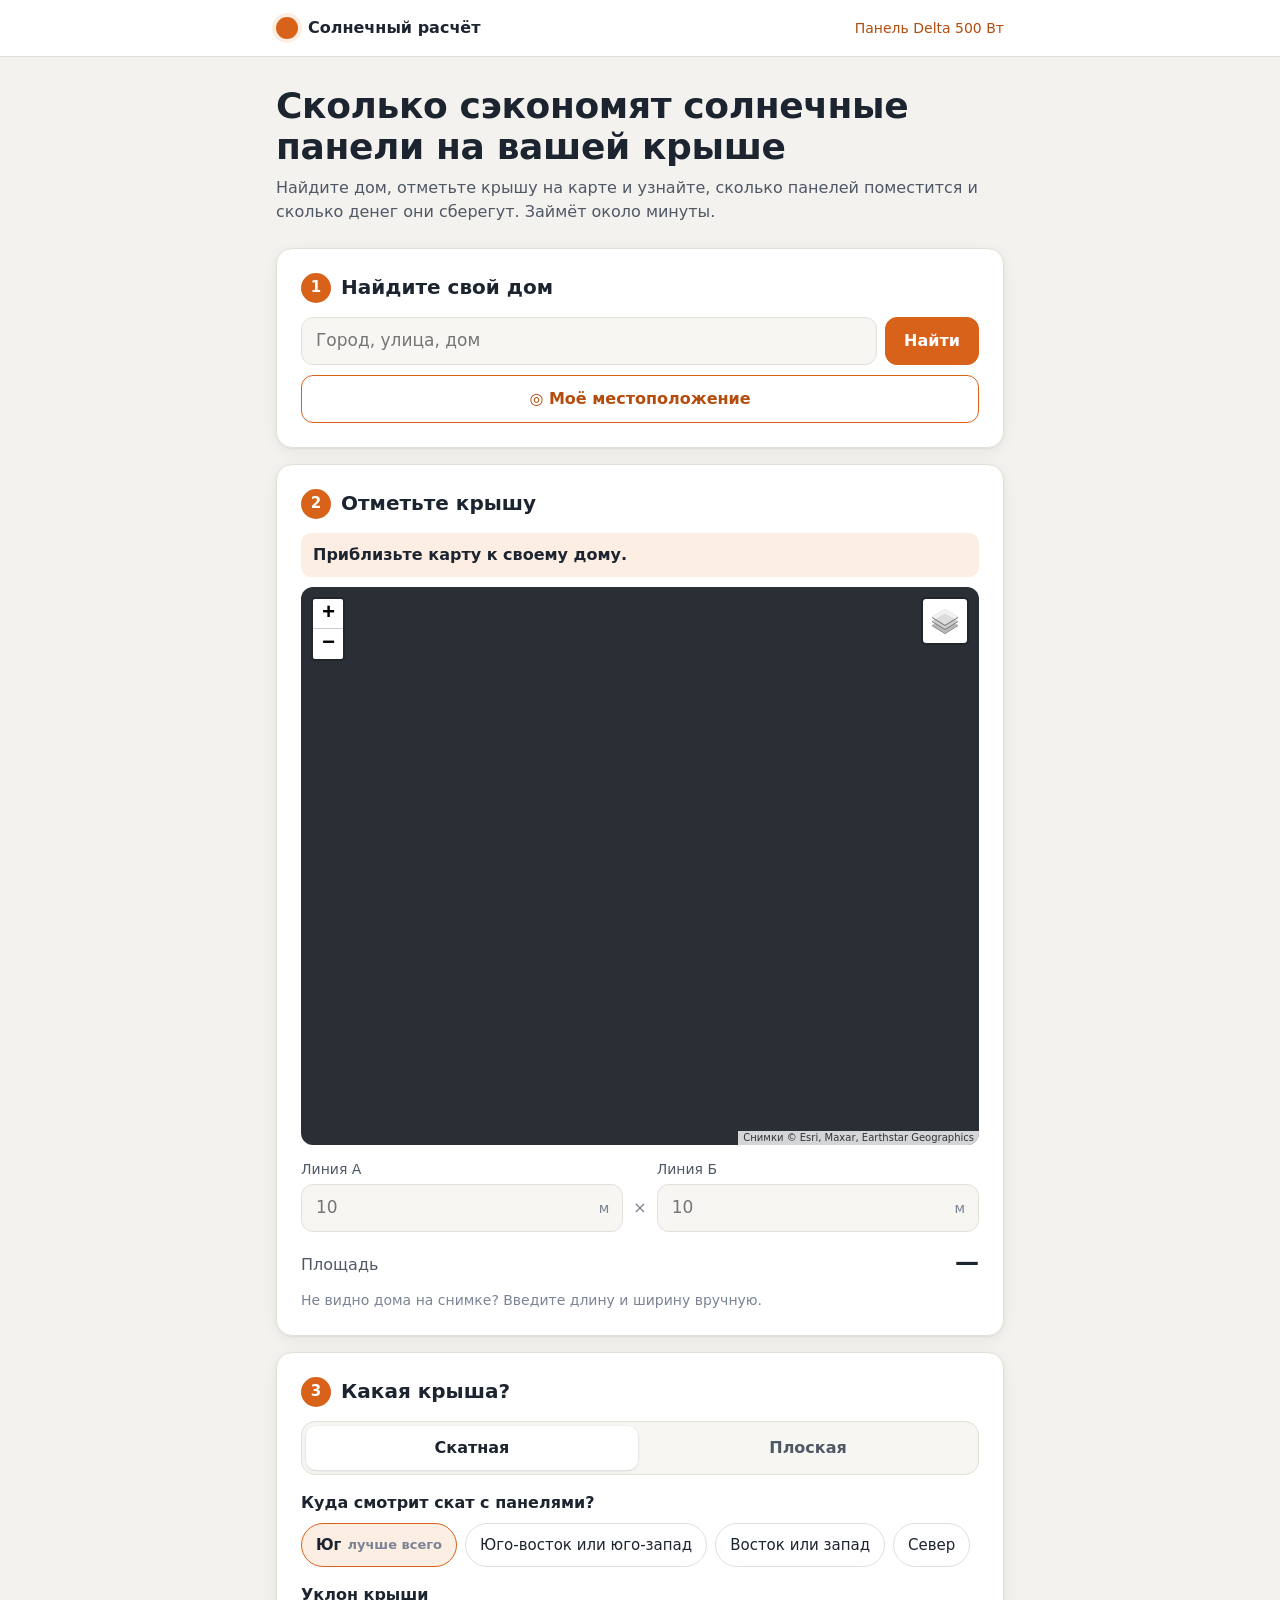
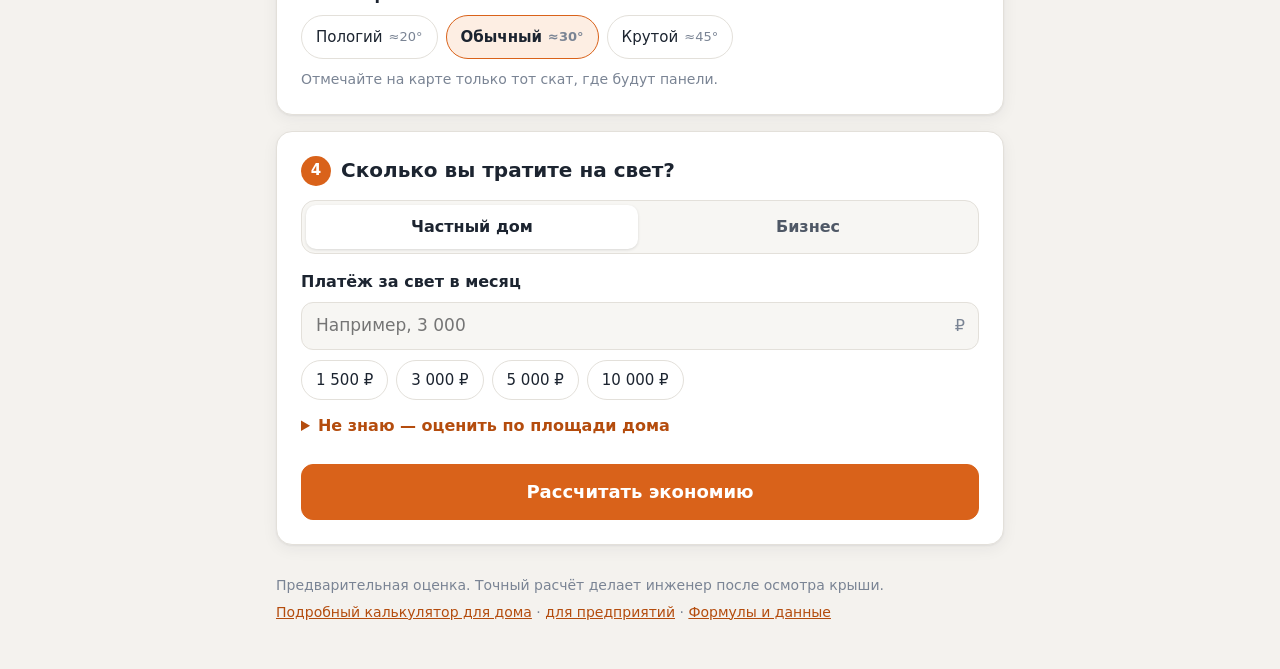
==== commit c959d4a7: "Add roof calculator: draw roof on satellite map, size station to consumption The main page now walks" ====
--- a/index.html
+++ b/index.html
@@ -2,45 +2,135 @@
 <html lang="ru">
 <head>
   <meta charset="utf-8">
-  <meta name="viewport" content="width=device-width, initial-scale=1">
-  <meta name="description" content="Рассчитайте время работы от аккумулятора, солнечную выработку и экономию на электроэнергии для дома.">
+  <meta name="viewport" content="width=device-width, initial-scale=1, viewport-fit=cover">
+  <title>Солнечные панели на вашей крыше</title>
+  <meta name="description" content="Найдите дом на спутниковой карте, отметьте крышу и узнайте, сколько панелей поместится и сколько вы сэкономите на электричестве.">
   <meta name="robots" content="noindex, nofollow">
-  <title>Солнечные панели для дома · Delta 500</title>
+  <meta name="theme-color" content="#D9621A">
   <link rel="stylesheet" href="./leaflet.css">
-  <link rel="stylesheet" href="./style.css?v=2">
+  <link rel="stylesheet" href="./roof.css?v=1">
   <script src="./leaflet.js" defer></script>
-  <script src="./app.js?v=2" type="module"></script>
+  <script src="./roof.js?v=1" type="module"></script>
 </head>
-<body data-mode="home">
-  <header class="site-header">
-    <div class="container header-inner">
-      <a class="brand" href="./"><span class="brand-icon" aria-hidden="true">☀︎</span> Солнечный калькулятор</a>
-      <nav class="audience-nav" aria-label="Варианты расчёта">
-        <a href="./" aria-current="page">Для дома</a>
-        <a href="./industry.html">Для предприятий</a>
-      </nav>
-      <a class="passport-link" href="./panel.pdf" target="_blank" rel="noopener">Паспорт модуля <span aria-hidden="true">→</span></a>
+<body>
+  <header class="top">
+    <div class="wrap top-inner">
+      <span class="logo"><span class="sun" aria-hidden="true"></span>Солнечный расчёт</span>
+      <a class="top-link" href="./panel.pdf" target="_blank" rel="noopener">Панель Delta 500 Вт</a>
     </div>
   </header>
 
-  <main>
-    <section class="hero" aria-labelledby="page-title">
-      <div class="container intro">
-        <div class="hero-copy">
-          <h1 id="page-title">Солнечная энергия <span>для дома</span></h1>
-          <p>Оцените, сколько часов проработают нужные приборы при отключении сети и сколько энергии дадут панели.</p>
+  <main class="wrap">
+    <section class="intro">
+      <h1>Сколько сэкономят солнечные панели на&nbsp;вашей крыше</h1>
+      <p>Найдите дом, отметьте крышу на карте и узнайте, сколько панелей поместится и сколько денег они сберегут. Займёт около минуты.</p>
+    </section>
+
+    <section class="step" id="step-place" aria-labelledby="h-place">
+      <h2 id="h-place"><span class="num" aria-hidden="true">1</span>Найдите свой дом</h2>
+      <form class="search" id="search-form" role="search">
+        <input id="address" type="search" placeholder="Город, улица, дом" autocomplete="off" enterkeyhint="search" aria-label="Адрес" maxlength="160">
+        <button type="submit" class="btn" id="find">Найти</button>
+      </form>
+      <button type="button" class="btn ghost wide" id="locate"><span aria-hidden="true">◎</span> Моё местоположение</button>
+      <p class="status" id="search-status" role="status" hidden></p>
+      <ul class="found" id="found" aria-label="Найденные адреса" hidden></ul>
+    </section>
+
+    <section class="step" id="step-roof" aria-labelledby="h-roof">
+      <h2 id="h-roof"><span class="num" aria-hidden="true">2</span>Отметьте крышу</h2>
+      <p class="hint" id="draw-hint" aria-live="polite">Приблизьте карту к своему дому.</p>
+      <div class="map-box">
+        <div id="map" class="map" role="application" aria-label="Спутниковая карта: нажимайте на углы крыши"></div>
+        <div class="map-tools">
+          <button type="button" class="tool" id="undo" disabled>Отменить точку</button>
+          <button type="button" class="tool" id="restart" disabled>Заново</button>
         </div>
-        <figure class="module-photo">
-          <img src="./images/delta-module.png" alt="Лицевая и тыльная стороны модуля Delta PV TOP" width="400" height="400" fetchpriority="high">
-          <figcaption><span>Delta PV TOP</span><b>500 Вт</b></figcaption>
-        </figure>
+      </div>
+      <div class="dims">
+        <label class="dim"><span>Линия А</span><span class="unit"><input id="len-a" inputmode="decimal" placeholder="10" maxlength="6" aria-label="Длина линии А, метров"><i>м</i></span></label>
+        <span class="times" aria-hidden="true">×</span>
+        <label class="dim"><span>Линия Б</span><span class="unit"><input id="len-b" inputmode="decimal" placeholder="10" maxlength="6" aria-label="Длина линии Б, метров"><i>м</i></span></label>
+        <div class="area"><span>Площадь</span><output id="area-out">—</output></div>
+      </div>
+      <p class="fit" id="fit-out" hidden></p>
+      <p class="small">Не видно дома на снимке? Введите длину и ширину вручную.</p>
+    </section>
+
+    <section class="step" id="step-type" aria-labelledby="h-type">
+      <h2 id="h-type"><span class="num" aria-hidden="true">3</span>Какая крыша?</h2>
+      <div class="seg" role="radiogroup" aria-label="Тип крыши">
+        <label><input type="radio" name="roof" value="pitched" checked><span>Скатная</span></label>
+        <label><input type="radio" name="roof" value="flat"><span>Плоская</span></label>
+      </div>
+      <div id="pitched-opts">
+        <p class="label" id="l-dir">Куда смотрит скат с панелями?</p>
+        <div class="chips" role="radiogroup" aria-labelledby="l-dir">
+          <label><input type="radio" name="azimuth" value="180" checked><span>Юг <small>лучше всего</small></span></label>
+          <label><input type="radio" name="azimuth" value="135"><span>Юго-восток или юго-запад</span></label>
+          <label><input type="radio" name="azimuth" value="90"><span>Восток или запад</span></label>
+          <label><input type="radio" name="azimuth" value="0"><span>Север</span></label>
+        </div>
+        <p class="label" id="l-tilt">Уклон крыши</p>
+        <div class="chips" role="radiogroup" aria-labelledby="l-tilt">
+          <label><input type="radio" name="tilt" value="20"><span>Пологий <small>≈20°</small></span></label>
+          <label><input type="radio" name="tilt" value="30" checked><span>Обычный <small>≈30°</small></span></label>
+          <label><input type="radio" name="tilt" value="45"><span>Крутой <small>≈45°</small></span></label>
+        </div>
+        <p class="small">Отмечайте на карте только тот скат, где будут панели.</p>
+      </div>
+      <p class="note" id="flat-note" hidden></p>
+    </section>
+
+    <section class="step" id="step-use" aria-labelledby="h-use">
+      <h2 id="h-use"><span class="num" aria-hidden="true">4</span>Сколько вы тратите на свет?</h2>
+      <div class="seg" role="radiogroup" aria-label="Кто вы">
+        <label><input type="radio" name="mode" value="home" checked><span>Частный дом</span></label>
+        <label><input type="radio" name="mode" value="business"><span>Бизнес</span></label>
+      </div>
+      <label class="field" for="bill">Платёж за свет в месяц</label>
+      <span class="unit big-input"><input id="bill" inputmode="numeric" placeholder="Например, 3 000" maxlength="9"><i>₽</i></span>
+      <div class="chips quick" id="bill-chips" aria-label="Быстрый выбор суммы"></div>
+      <details class="by-area" id="by-area">
+        <summary>Не знаю — оценить по площади дома</summary>
+        <label class="field" for="house-area">Площадь дома</label>
+        <span class="unit big-input"><input id="house-area" inputmode="decimal" placeholder="Например, 120" maxlength="6"><i>м²</i></span>
+        <p class="small" id="area-estimate">Посчитаем по среднему: 150 кВт·ч в месяц на базовые приборы и ещё 2 кВт·ч на каждый квадратный метр.</p>
+      </details>
+      <p class="error" id="calc-error" role="alert" hidden></p>
+      <button type="button" class="btn primary big" id="calculate">Рассчитать экономию</button>
+    </section>
+
+    <section class="step result" id="result" aria-labelledby="h-result" hidden>
+      <h2 id="h-result">Ваш результат</h2>
+      <p class="lead" id="result-lead"></p>
+      <div class="count-box">
+        <label class="count-head" for="count-range"><span>Количество панелей</span><output id="count-out" for="count-range"></output></label>
+        <input type="range" id="count-range" min="1" max="10" step="1">
+        <p class="small" id="count-note"></p>
+      </div>
+      <div id="result-body"></div>
+      <details class="assume">
+        <summary>Как считали и что можно поменять</summary>
+        <div class="grid2">
+          <label>Тариф, ₽ за кВт·ч<input id="a-tariff" inputmode="decimal" maxlength="6"></label>
+          <label>Цена под ключ, ₽ за 1 кВт<input id="a-price" inputmode="numeric" maxlength="9"></label>
+          <label>Сразу тратится, % выработки<input id="a-self" inputmode="numeric" maxlength="3"></label>
+        </div>
+        <ul id="assume-list"></ul>
+      </details>
+      <div class="cta">
+        <b>Получить точный расчёт</b>
+        <p>Демо-версия: здесь будет заявка. Инженер проверит крышу по снимку и пришлёт смету.</p>
       </div>
     </section>
+  </main>
 
-    <div class="container workspace" id="workspace">
-      <noscript>Для расчёта включите JavaScript в браузере.</noscript>
+  <footer class="foot">
+    <div class="wrap">
+      <p>Предварительная оценка. Точный расчёт делает инженер после осмотра крыши.</p>
+      <p><a href="./home.html">Подробный калькулятор для дома</a> · <a href="./industry.html">для предприятий</a> · <a href="./methodology.html">Формулы и данные</a></p>
     </div>
-  </main>
-  <footer class="site-footer"><div class="container">Предварительная оценка <a href="./methodology.html">Формулы и исходные данные →</a></div></footer>
+  </footer>
 </body>
 </html>
--- a/roof.css
+++ b/roof.css
@@ -0,0 +1,276 @@
+:root {
+  --bg: #f4f2ee;
+  --surface: #ffffff;
+  --surface-2: #f7f6f3;
+  --ink: #1c2430;
+  --ink-2: #4f5866;
+  --ink-3: #7a8494;
+  --line: #e3e0da;
+  --accent: #d9621a;
+  --accent-ink: #b44c0d;
+  --accent-soft: #fdeee3;
+  --on-accent: #ffffff;
+  --bar: #d9621a;
+  --ref: #4f5866;
+  --error: #b3261e;
+  --panel-fill: #1b2a4a;
+  --shadow: 0 1px 2px rgba(28, 36, 48, .06), 0 4px 16px rgba(28, 36, 48, .06);
+  --radius: 16px;
+  color-scheme: light;
+}
+
+@media (prefers-color-scheme: dark) {
+  :root:not([data-theme="light"]) {
+    --bg: #101317;
+    --surface: #171b21;
+    --surface-2: #1e232b;
+    --ink: #eef0f3;
+    --ink-2: #b9c0ca;
+    --ink-3: #8c95a3;
+    --line: #2b313a;
+    --accent: #e57a2e;
+    --accent-ink: #f3a066;
+    --accent-soft: #33231a;
+    --on-accent: #1a0f07;
+    --bar: #e57a2e;
+    --ref: #b9c0ca;
+    --error: #f2867e;
+    --shadow: none;
+    color-scheme: dark;
+  }
+}
+
+:root[data-theme="dark"] {
+  --bg: #101317;
+  --surface: #171b21;
+  --surface-2: #1e232b;
+  --ink: #eef0f3;
+  --ink-2: #b9c0ca;
+  --ink-3: #8c95a3;
+  --line: #2b313a;
+  --accent: #e57a2e;
+  --accent-ink: #f3a066;
+  --accent-soft: #33231a;
+  --on-accent: #1a0f07;
+  --bar: #e57a2e;
+  --ref: #b9c0ca;
+  --error: #f2867e;
+  --shadow: none;
+  color-scheme: dark;
+}
+
+* { box-sizing: border-box; }
+
+html { -webkit-text-size-adjust: 100%; }
+
+body {
+  margin: 0;
+  background: var(--bg);
+  color: var(--ink);
+  font: 16px/1.5 system-ui, -apple-system, "Segoe UI", Roboto, "Helvetica Neue", Arial, sans-serif;
+}
+
+a { color: var(--accent-ink); }
+
+.wrap { width: 100%; max-width: 760px; margin: 0 auto; padding: 0 16px; }
+
+.top { background: var(--surface); border-bottom: 1px solid var(--line); }
+.top-inner { display: flex; align-items: center; justify-content: space-between; gap: 12px; min-height: 56px; }
+.logo { display: inline-flex; align-items: center; gap: 10px; font-weight: 700; }
+.sun { width: 22px; height: 22px; border-radius: 50%; background: var(--accent); box-shadow: 0 0 0 4px var(--accent-soft); }
+.top-link { font-size: 14px; text-decoration: none; }
+
+.intro { padding: 28px 0 8px; }
+.intro h1 { margin: 0 0 8px; font-size: clamp(26px, 6vw, 36px); line-height: 1.15; letter-spacing: -.01em; }
+.intro p { margin: 0; color: var(--ink-2); }
+
+.step {
+  margin: 16px 0;
+  padding: 20px 16px;
+  background: var(--surface);
+  border: 1px solid var(--line);
+  border-radius: var(--radius);
+  box-shadow: var(--shadow);
+}
+@media (min-width: 600px) { .step { padding: 24px; } }
+
+.step h2 { display: flex; align-items: center; gap: 10px; margin: 0 0 14px; font-size: 20px; line-height: 1.25; }
+.num {
+  display: inline-grid; place-items: center; flex: none;
+  width: 30px; height: 30px; border-radius: 50%;
+  background: var(--accent); color: var(--on-accent); font-size: 15px; font-weight: 700;
+}
+
+.btn {
+  min-height: 48px; padding: 0 18px;
+  border: 1px solid var(--accent); border-radius: 12px;
+  background: var(--accent); color: var(--on-accent);
+  font: inherit; font-weight: 600; cursor: pointer;
+}
+.btn:disabled { opacity: .55; cursor: progress; }
+.btn.ghost { background: transparent; color: var(--accent-ink); }
+.btn.wide { width: 100%; margin-top: 10px; }
+.btn.primary.big { width: 100%; min-height: 56px; margin-top: 18px; font-size: 18px; }
+.btn:focus-visible, .tool:focus-visible, input:focus-visible, summary:focus-visible, .found button:focus-visible {
+  outline: 3px solid var(--accent); outline-offset: 2px;
+}
+
+.search { display: flex; gap: 8px; }
+.search input, .big-input input, .dim input, .assume input {
+  width: 100%; min-width: 0; min-height: 48px; padding: 0 14px;
+  border: 1px solid var(--line); border-radius: 12px;
+  background: var(--surface-2); color: var(--ink); font: inherit; font-size: 17px;
+}
+.search input { flex: 1; }
+
+.status { margin: 10px 0 0; color: var(--ink-2); font-size: 15px; }
+.status.bad { color: var(--error); }
+
+.found { list-style: none; margin: 10px 0 0; padding: 0; border: 1px solid var(--line); border-radius: 12px; overflow: hidden; }
+.found li + li { border-top: 1px solid var(--line); }
+.found button {
+  display: block; width: 100%; padding: 12px 14px; border: 0; background: var(--surface);
+  color: var(--ink); font: inherit; text-align: left; cursor: pointer;
+}
+.found button:hover { background: var(--surface-2); }
+.found small { display: block; color: var(--ink-3); font-size: 13px; }
+
+.hint { margin: 0 0 10px; padding: 10px 12px; border-radius: 10px; background: var(--accent-soft); color: var(--ink); font-weight: 600; }
+
+.map-box { position: relative; margin: 0 -16px; }
+@media (min-width: 600px) { .map-box { margin: 0; } }
+.map { height: min(62vh, 560px); min-height: 320px; background: #2a2f36; }
+@media (min-width: 600px) { .map { border-radius: 12px; } }
+.map-tools { position: absolute; z-index: 500; left: 10px; bottom: 26px; display: flex; gap: 8px; }
+.tool {
+  min-height: 40px; padding: 0 14px; border: 0; border-radius: 10px;
+  background: rgba(255, 255, 255, .94); color: #1c2430; font: inherit; font-size: 14px; font-weight: 600;
+  box-shadow: 0 1px 4px rgba(0, 0, 0, .3); cursor: pointer;
+}
+.tool:disabled { display: none; }
+
+.dims { display: grid; grid-template-columns: 1fr auto 1fr; align-items: end; gap: 8px 10px; margin-top: 14px; }
+.dim { display: grid; gap: 4px; font-size: 14px; color: var(--ink-2); }
+.times { padding-bottom: 12px; color: var(--ink-3); }
+.area { grid-column: 1 / -1; display: flex; justify-content: space-between; align-items: baseline; padding-top: 4px; }
+.area span { color: var(--ink-2); }
+.area output { font-size: 24px; font-weight: 700; }
+.fit { margin: 8px 0 0; padding: 10px 12px; border-radius: 10px; background: var(--surface-2); }
+
+.unit { position: relative; display: block; }
+.unit i { position: absolute; right: 14px; top: 50%; transform: translateY(-50%); font-style: normal; color: var(--ink-3); pointer-events: none; }
+.unit input { padding-right: 40px; }
+
+.small { margin: 10px 0 0; color: var(--ink-3); font-size: 14px; }
+.label, .field { display: block; margin: 16px 0 8px; font-weight: 600; }
+.note { margin: 14px 0 0; padding: 12px; border-radius: 10px; background: var(--surface-2); color: var(--ink-2); }
+
+.seg { display: grid; grid-template-columns: 1fr 1fr; gap: 4px; padding: 4px; border-radius: 14px; background: var(--surface-2); border: 1px solid var(--line); }
+.seg label, .chips label { position: relative; }
+.seg input, .chips input { position: absolute; opacity: 0; pointer-events: none; }
+.seg span {
+  display: grid; place-items: center; min-height: 44px; border-radius: 10px;
+  font-weight: 600; color: var(--ink-2); cursor: pointer;
+}
+.seg input:checked + span { background: var(--surface); color: var(--ink); box-shadow: 0 1px 3px rgba(0, 0, 0, .12); }
+.seg input:focus-visible + span, .chips input:focus-visible + span { outline: 3px solid var(--accent); outline-offset: 1px; }
+
+.chips { display: flex; flex-wrap: wrap; gap: 8px; }
+.chips span {
+  display: inline-flex; align-items: center; gap: 6px; min-height: 44px; padding: 0 14px;
+  border: 1px solid var(--line); border-radius: 999px; background: var(--surface);
+  cursor: pointer; font-size: 15px;
+}
+.chips small { color: var(--ink-3); font-size: 13px; }
+.chips input:checked + span { border-color: var(--accent); background: var(--accent-soft); color: var(--ink); font-weight: 600; }
+.chips.quick { margin-top: 10px; }
+.chips.quick button {
+  min-height: 40px; padding: 0 14px; border: 1px solid var(--line); border-radius: 999px;
+  background: var(--surface); color: var(--ink); font: inherit; font-size: 15px; cursor: pointer;
+}
+
+.by-area { margin-top: 14px; }
+.by-area summary { cursor: pointer; color: var(--accent-ink); font-weight: 600; min-height: 32px; }
+.error { margin: 14px 0 0; color: var(--error); font-weight: 600; }
+
+/* Result */
+.result { border-color: var(--accent); }
+.result h2 { font-size: 22px; }
+.lead { margin: 0 0 16px; font-size: 18px; }
+.count-box { margin: 0 0 16px; padding: 14px; border: 1px solid var(--line); border-radius: 12px; }
+.count-head { display: flex; justify-content: space-between; align-items: baseline; font-weight: 600; }
+.count-head output { font-size: 22px; }
+#count-range { width: 100%; height: 44px; margin: 4px 0 0; accent-color: var(--accent); }
+.count-box .small { margin-top: 4px; }
+
+.kpis { display: grid; grid-template-columns: 1fr 1fr; gap: 10px; }
+.kpi { padding: 14px; border-radius: 12px; background: var(--surface-2); }
+.kpi span { display: block; color: var(--ink-2); font-size: 14px; }
+.kpi b { display: block; margin: 2px 0; font-size: clamp(20px, 5.4vw, 26px); line-height: 1.15; }
+.kpi b em { font-style: normal; font-size: .5em; font-weight: 600; color: var(--ink-2); white-space: nowrap; }
+.kpi small { display: block; color: var(--ink-3); font-size: 13px; line-height: 1.35; }
+.kpi.main { grid-column: 1 / -1; background: var(--accent-soft); }
+.kpi.main b { font-size: clamp(30px, 9vw, 40px); }
+
+.block { margin-top: 20px; }
+.block h3 { margin: 0 0 8px; font-size: 17px; }
+.block p { margin: 0 0 8px; color: var(--ink-2); }
+.block p b { color: var(--ink); }
+
+.legend { display: flex; flex-wrap: wrap; gap: 6px 16px; margin: 0 0 6px; font-size: 14px; color: var(--ink-2); }
+.legend i { display: inline-block; vertical-align: middle; margin-right: 6px; }
+.legend .sw-bar { width: 12px; height: 12px; border-radius: 3px; background: var(--bar); }
+.legend .sw-ref { width: 18px; border-top: 2px dashed var(--ref); }
+.chart { position: relative; }
+.chart svg { display: block; width: 100%; height: auto; overflow: visible; }
+.chart .grid { stroke: var(--line); stroke-width: 1; }
+.chart .axis { fill: var(--ink-3); font-size: 11px; }
+.chart .bar { fill: var(--bar); pointer-events: none; }
+.chart .hit { fill: transparent; cursor: pointer; }
+.chart .hit:hover + .bar, .chart .bar.on { opacity: .8; }
+.chart .ref { stroke: var(--ref); stroke-width: 2; stroke-dasharray: 5 4; fill: none; }
+.tip {
+  position: absolute; z-index: 2; pointer-events: none; padding: 8px 10px; border-radius: 8px;
+  background: var(--ink); color: var(--surface); font-size: 13px; line-height: 1.35; white-space: nowrap;
+  transform: translate(-50%, calc(-100% - 8px));
+}
+.table-view summary { margin-top: 8px; color: var(--accent-ink); cursor: pointer; font-size: 14px; }
+.table-view table { width: 100%; margin-top: 8px; border-collapse: collapse; font-size: 14px; }
+.table-view th, .table-view td { padding: 6px 4px; border-bottom: 1px solid var(--line); text-align: right; }
+.table-view th:first-child, .table-view td:first-child { text-align: left; }
+
+.actions { display: grid; grid-template-columns: 1fr 1fr; gap: 8px; margin-top: 20px; }
+.actions .btn { width: 100%; font-size: 15px; padding: 0 10px; }
+
+.assume { margin-top: 20px; border-top: 1px solid var(--line); padding-top: 14px; }
+.assume summary { cursor: pointer; font-weight: 600; color: var(--accent-ink); }
+.assume .grid2 { display: grid; gap: 12px; margin-top: 12px; }
+@media (min-width: 600px) { .assume .grid2 { grid-template-columns: 1fr 1fr 1fr; } }
+.assume label { display: grid; gap: 4px; font-size: 14px; color: var(--ink-2); }
+.assume ul { margin: 14px 0 0; padding-left: 18px; color: var(--ink-2); font-size: 14px; }
+.assume li + li { margin-top: 4px; }
+
+.cta { margin-top: 20px; padding: 16px; border-radius: 12px; background: var(--ink); color: var(--surface); }
+.cta b { display: block; font-size: 18px; }
+.cta p { margin: 4px 0 0; opacity: .8; font-size: 14px; }
+
+.foot { padding: 8px 0 40px; color: var(--ink-3); font-size: 14px; }
+.foot p { margin: 6px 0; }
+
+/* Map overlays */
+.corner-wrap { display: grid; place-items: center; cursor: grab; }
+.corner {
+  width: 22px; height: 22px; border-radius: 50%;
+  background: #fff; border: 4px solid #d9621a; box-shadow: 0 1px 4px rgba(0, 0, 0, .5);
+}
+.edge-label span, .area-label span {
+  position: absolute; transform: translate(-50%, -50%); white-space: nowrap;
+  padding: 3px 8px; border-radius: 8px; background: rgba(17, 20, 24, .82); color: #fff;
+  font: 600 13px/1.3 system-ui, -apple-system, "Segoe UI", Roboto, Arial, sans-serif;
+}
+.area-label span { background: #d9621a; font-size: 14px; }
+.here { width: 16px; height: 16px; margin: -8px 0 0 -8px; border-radius: 50%; background: #2f7cf6; border: 3px solid #fff; box-shadow: 0 0 0 6px rgba(47, 124, 246, .25); }
+.leaflet-container { font: inherit; }
+.leaflet-control-attribution { font-size: 10px; }
+
+@media (prefers-reduced-motion: reduce) { * { scroll-behavior: auto !important; } }
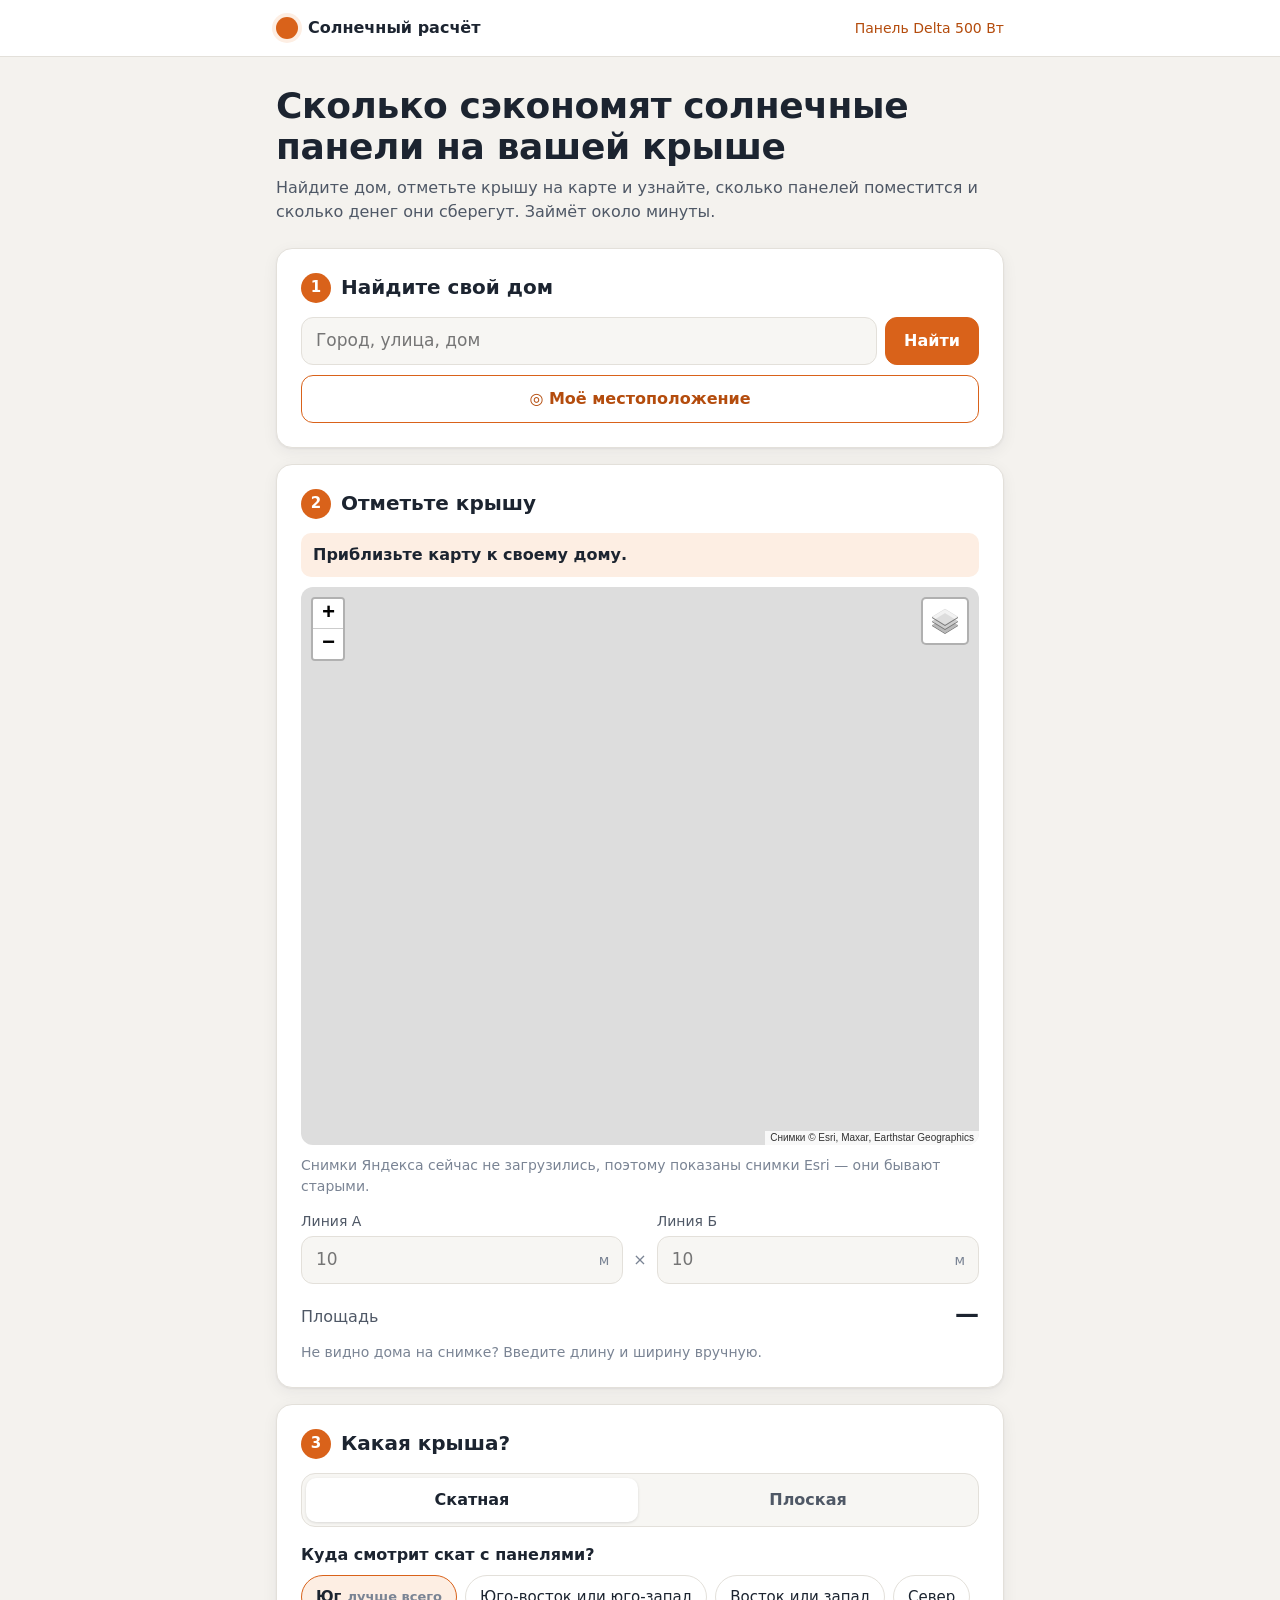
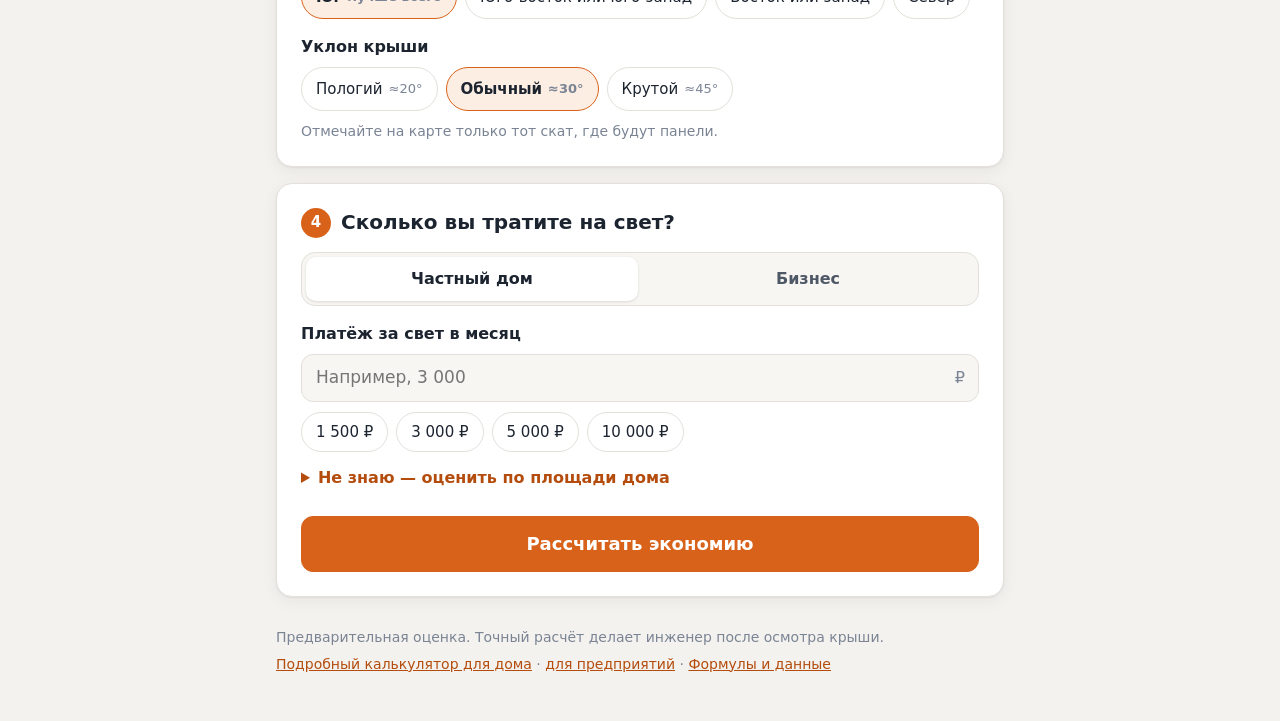
==== commit 324a8f54: "Show fresh Yandex satellite imagery, keep Esri as a fallback Esri World Imagery for Russian cities i" ====
--- a/index.html
+++ b/index.html
@@ -7,10 +7,9 @@
   <meta name="description" content="Найдите дом на спутниковой карте, отметьте крышу и узнайте, сколько панелей поместится и сколько вы сэкономите на электричестве.">
   <meta name="robots" content="noindex, nofollow">
   <meta name="theme-color" content="#D9621A">
-  <link rel="stylesheet" href="./leaflet.css">
-  <link rel="stylesheet" href="./roof.css?v=1">
-  <script src="./leaflet.js" defer></script>
-  <script src="./roof.js?v=1" type="module"></script>
+  <link rel="preconnect" href="https://api-maps.yandex.ru">
+  <link rel="stylesheet" href="./roof.css?v=2">
+  <script src="./roof.js?v=2" type="module"></script>
 </head>
 <body>
   <header class="top">
@@ -47,6 +46,7 @@
           <button type="button" class="tool" id="restart" disabled>Заново</button>
         </div>
       </div>
+      <p class="small" id="map-note" hidden>Снимки Яндекса сейчас не загрузились, поэтому показаны снимки Esri — они бывают старыми.</p>
       <div class="dims">
         <label class="dim"><span>Линия А</span><span class="unit"><input id="len-a" inputmode="decimal" placeholder="10" maxlength="6" aria-label="Длина линии А, метров"><i>м</i></span></label>
         <span class="times" aria-hidden="true">×</span>
--- a/roof.css
+++ b/roof.css
@@ -259,6 +259,8 @@
 
 /* Map overlays */
 .corner-wrap { display: grid; place-items: center; cursor: grab; }
+.corner-wrap.ymap { position: absolute; left: -22px; top: -22px; width: 44px; height: 44px; }
+.map [class*="copyrights-pane"] { font-size: 10px; }
 .corner {
   width: 22px; height: 22px; border-radius: 50%;
   background: #fff; border: 4px solid #d9621a; box-shadow: 0 1px 4px rgba(0, 0, 0, .5);
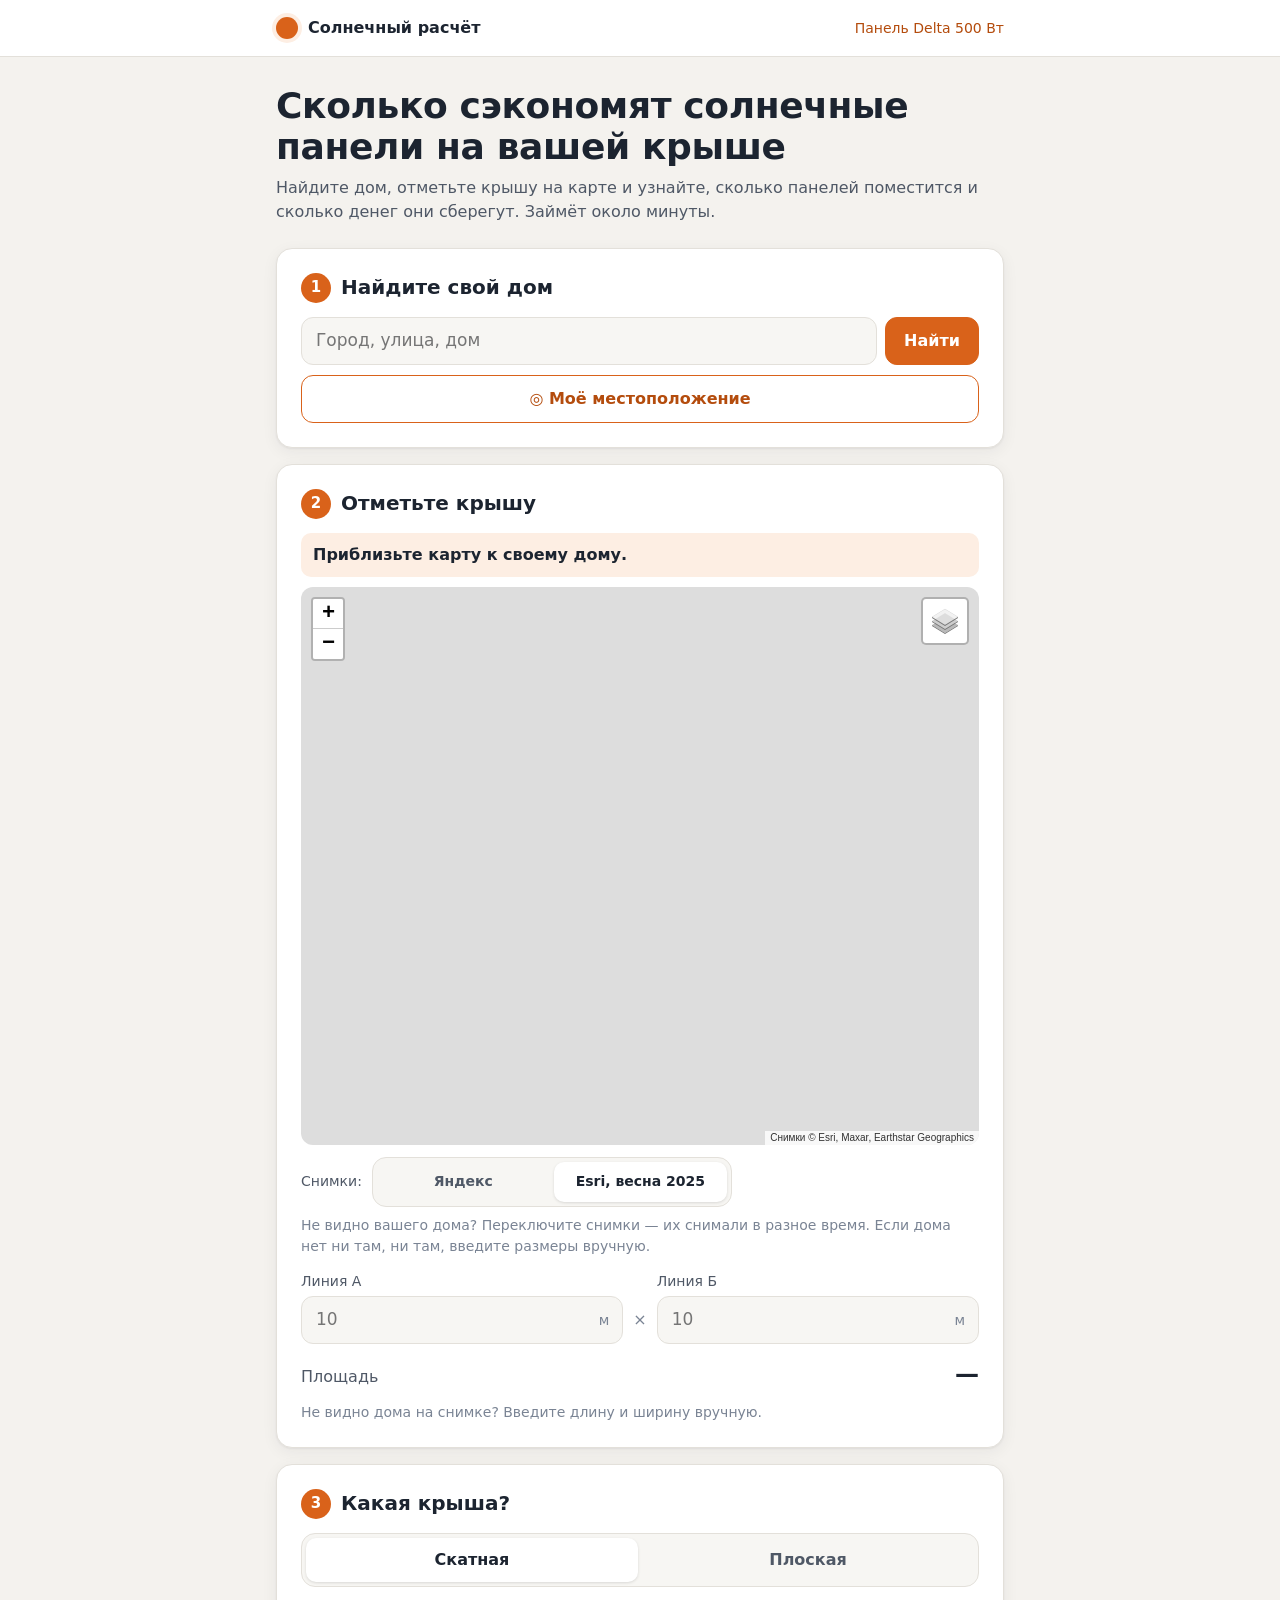
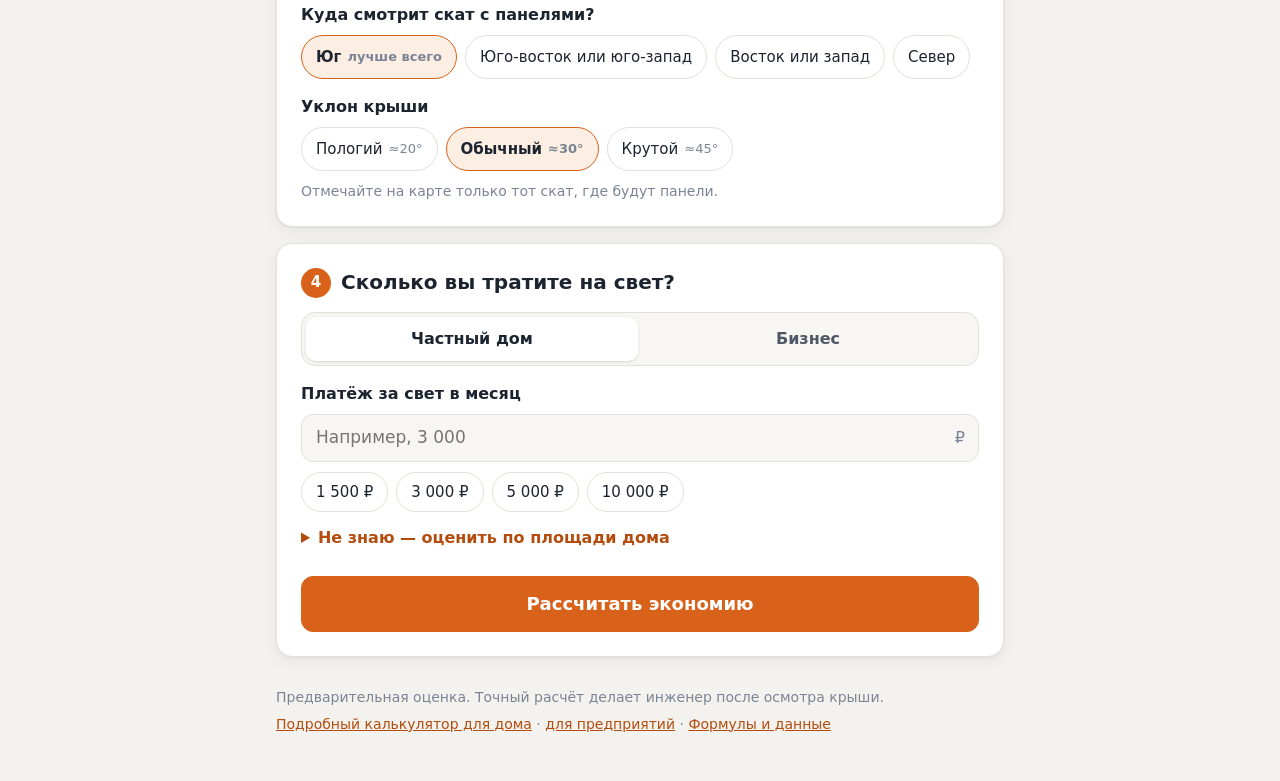
==== commit d4d67eea: "Let visitors switch roof imagery between Yandex and Esri Imagery comparison showed Esri's Rostov mos" ====
--- a/index.html
+++ b/index.html
@@ -8,8 +8,8 @@
   <meta name="robots" content="noindex, nofollow">
   <meta name="theme-color" content="#D9621A">
   <link rel="preconnect" href="https://api-maps.yandex.ru">
-  <link rel="stylesheet" href="./roof.css?v=2">
-  <script src="./roof.js?v=2" type="module"></script>
+  <link rel="stylesheet" href="./roof.css?v=3">
+  <script src="./roof.js?v=3" type="module"></script>
 </head>
 <body>
   <header class="top">
@@ -46,7 +46,14 @@
           <button type="button" class="tool" id="restart" disabled>Заново</button>
         </div>
       </div>
-      <p class="small" id="map-note" hidden>Снимки Яндекса сейчас не загрузились, поэтому показаны снимки Esri — они бывают старыми.</p>
+      <div class="imagery">
+        <span id="l-imagery">Снимки:</span>
+        <div class="seg small-seg" role="radiogroup" aria-labelledby="l-imagery">
+          <label><input type="radio" name="imagery" value="yandex" checked><span>Яндекс</span></label>
+          <label><input type="radio" name="imagery" value="esri"><span>Esri, весна 2025</span></label>
+        </div>
+      </div>
+      <p class="small" id="map-note">Не видно вашего дома? Переключите снимки — их снимали в разное время. Если дома нет ни там, ни там, введите размеры вручную.</p>
       <div class="dims">
         <label class="dim"><span>Линия А</span><span class="unit"><input id="len-a" inputmode="decimal" placeholder="10" maxlength="6" aria-label="Длина линии А, метров"><i>м</i></span></label>
         <span class="times" aria-hidden="true">×</span>
--- a/roof.css
+++ b/roof.css
@@ -189,6 +189,11 @@
   background: var(--surface); color: var(--ink); font: inherit; font-size: 15px; cursor: pointer;
 }
 
+.imagery { display: flex; align-items: center; gap: 10px; margin-top: 12px; color: var(--ink-2); font-size: 14px; }
+.imagery .seg { flex: 1; max-width: 360px; }
+.small-seg span { min-height: 40px; font-size: 14px; }
+#map-note { margin-top: 8px; }
+
 .by-area { margin-top: 14px; }
 .by-area summary { cursor: pointer; color: var(--accent-ink); font-weight: 600; min-height: 32px; }
 .error { margin: 14px 0 0; color: var(--error); font-weight: 600; }
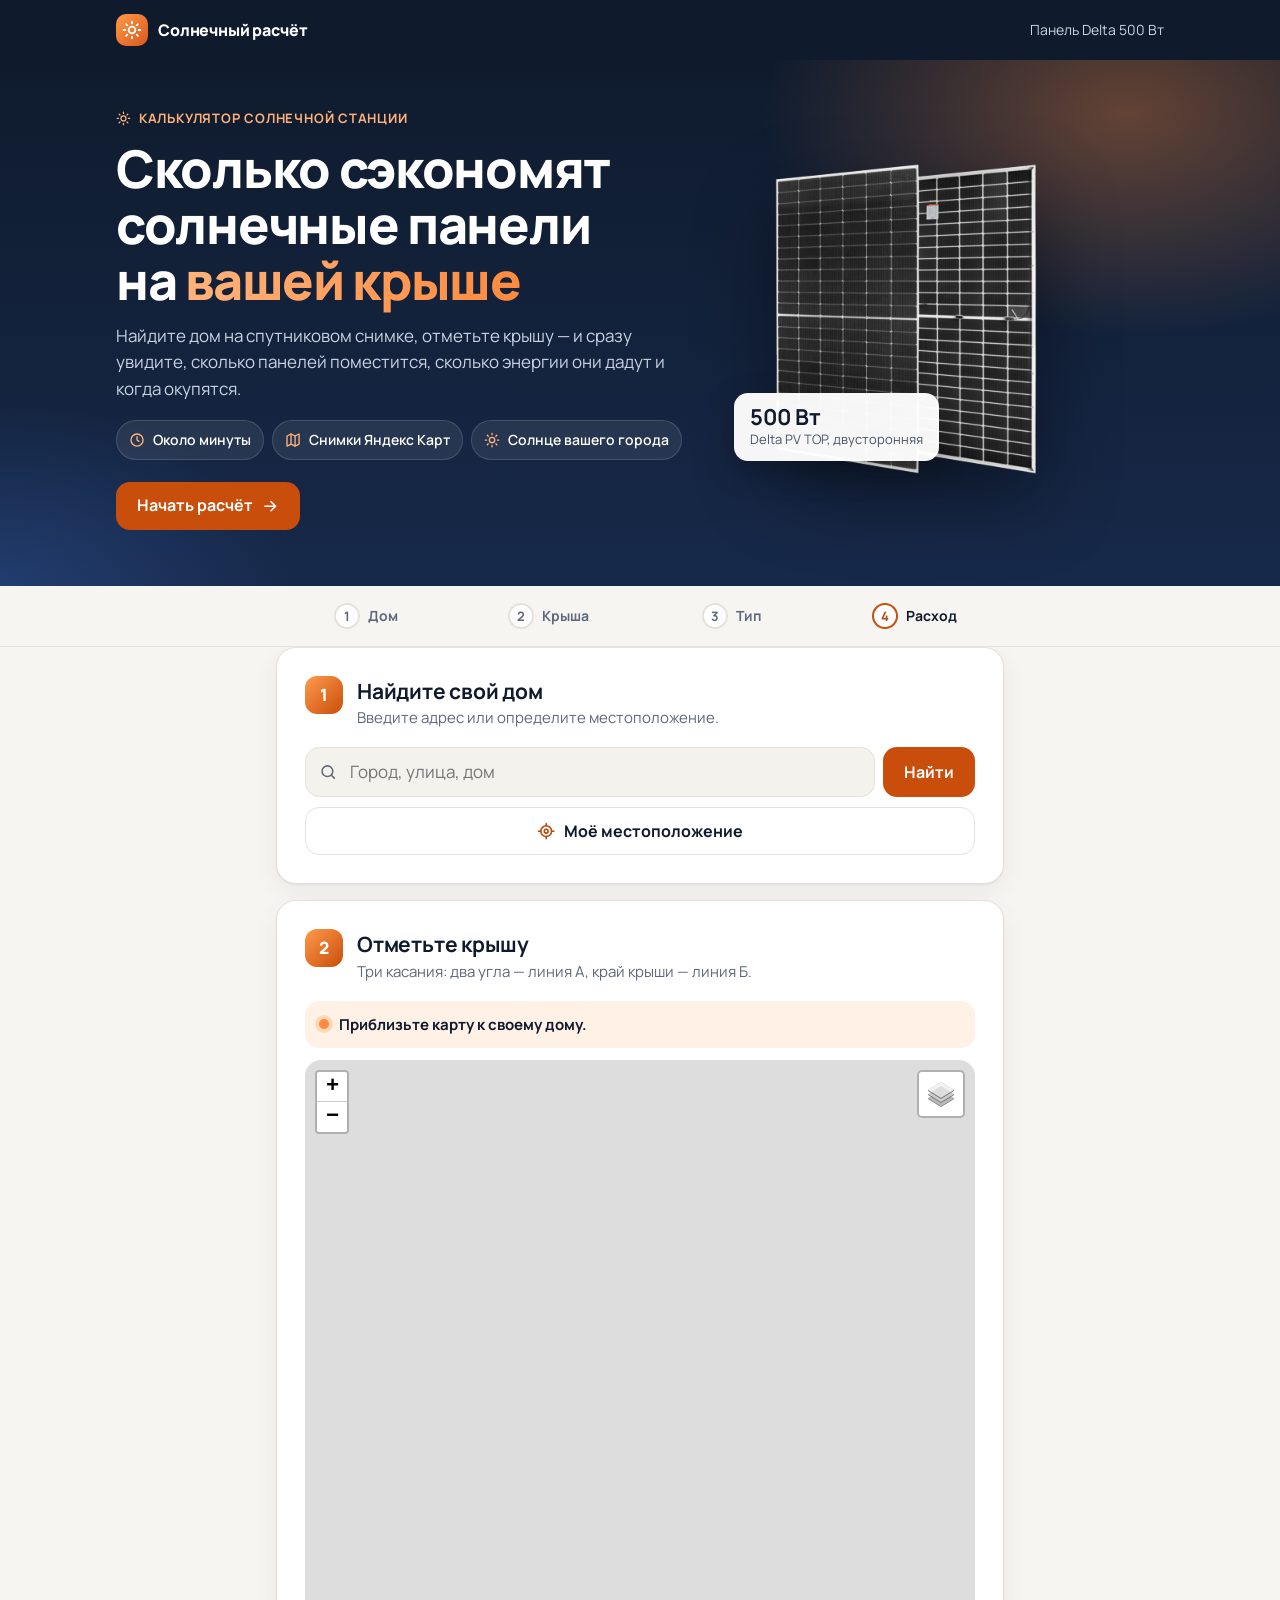
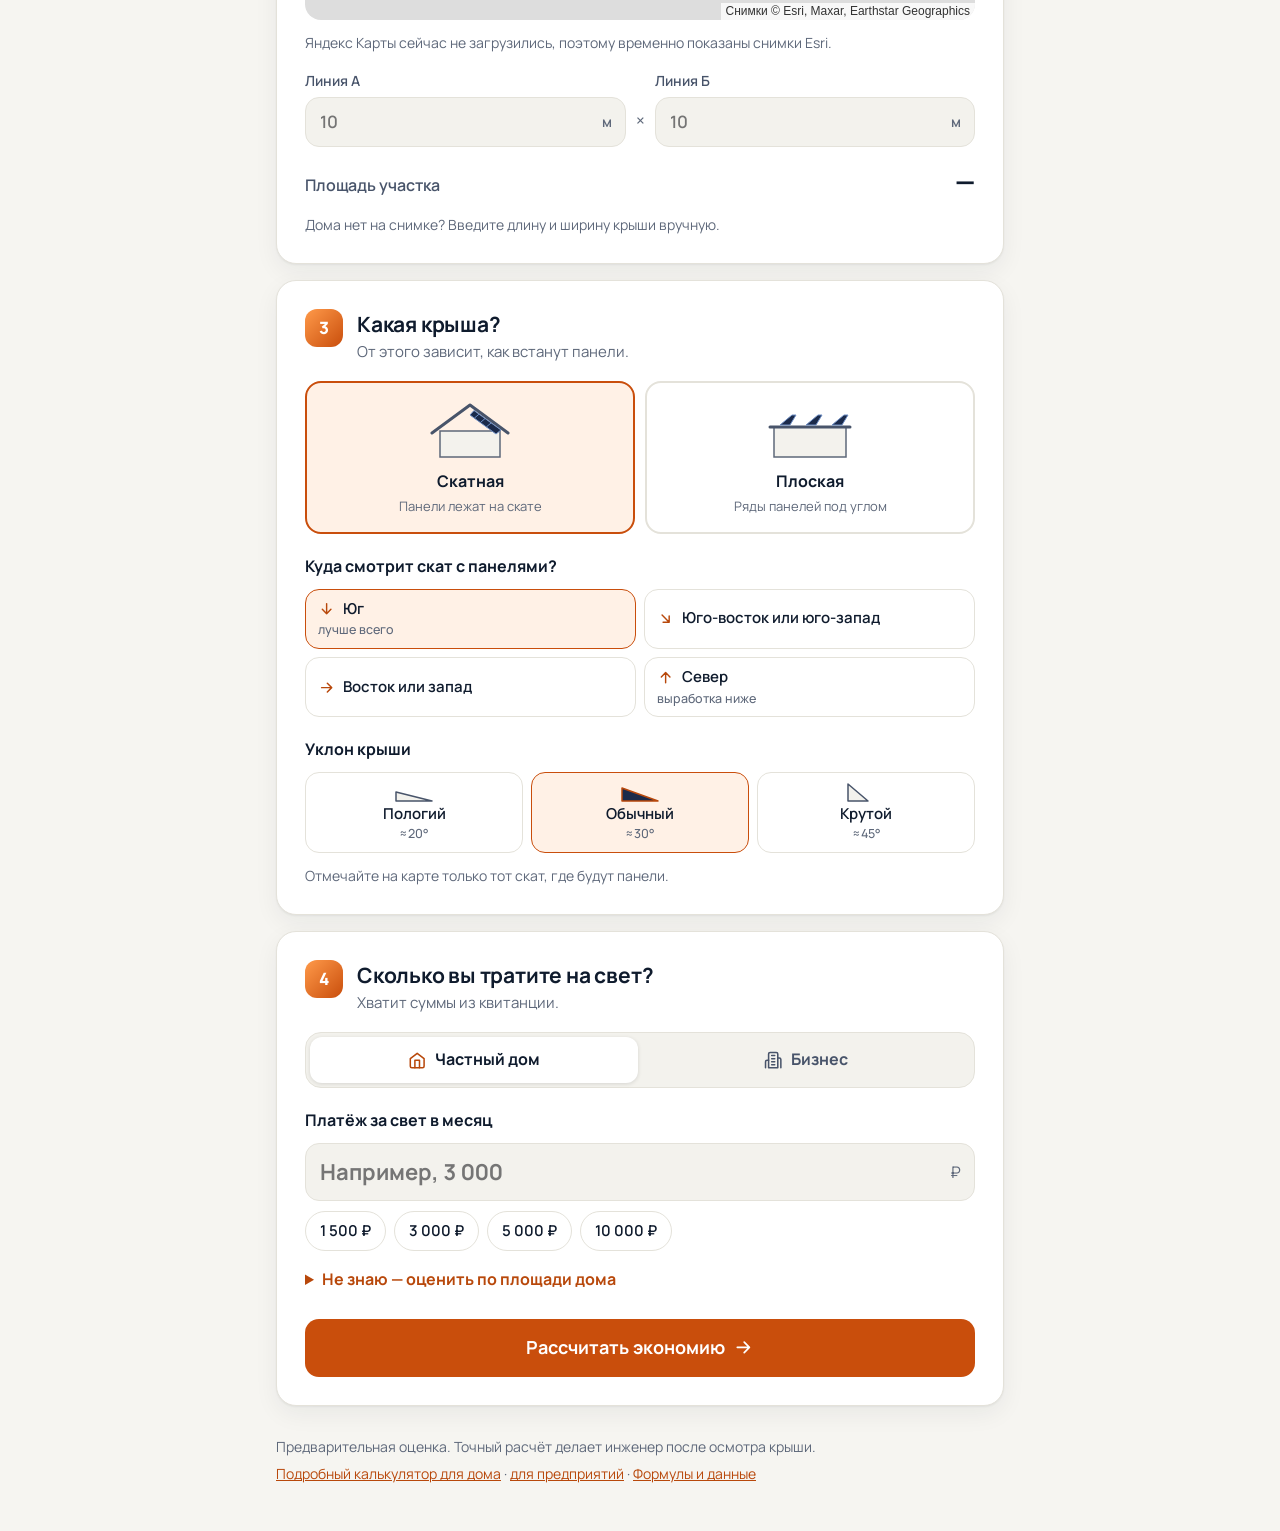
==== commit ab9ec21e: "Keep Yandex imagery only and redesign the calculator page The visitor-facing imagery switch is gone:" ====
--- a/index.html
+++ b/index.html
@@ -3,86 +3,163 @@
 <head>
   <meta charset="utf-8">
   <meta name="viewport" content="width=device-width, initial-scale=1, viewport-fit=cover">
-  <title>Солнечные панели на вашей крыше</title>
-  <meta name="description" content="Найдите дом на спутниковой карте, отметьте крышу и узнайте, сколько панелей поместится и сколько вы сэкономите на электричестве.">
+  <title>Солнечные панели на вашей крыше — расчёт экономии</title>
+  <meta name="description" content="Найдите дом на спутниковом снимке, отметьте крышу и узнайте, сколько панелей поместится и сколько вы сэкономите на электричестве.">
   <meta name="robots" content="noindex, nofollow">
-  <meta name="theme-color" content="#D9621A">
+  <meta name="theme-color" content="#0F1B2D">
   <link rel="preconnect" href="https://api-maps.yandex.ru">
-  <link rel="stylesheet" href="./roof.css?v=3">
-  <script src="./roof.js?v=3" type="module"></script>
+  <link rel="preconnect" href="https://fonts.googleapis.com">
+  <link rel="preconnect" href="https://fonts.gstatic.com" crossorigin>
+  <link rel="stylesheet" href="https://fonts.googleapis.com/css2?family=Manrope:wght@400;500;600;700;800&display=swap">
+  <link rel="stylesheet" href="./roof.css?v=4">
+  <script src="./roof.js?v=4" type="module"></script>
 </head>
 <body>
+  <svg class="sprite" aria-hidden="true" xmlns="http://www.w3.org/2000/svg">
+    <symbol id="i-sun" viewBox="0 0 24 24"><circle cx="12" cy="12" r="4"/><path d="M12 2v2M12 20v2M4.93 4.93l1.41 1.41M17.66 17.66l1.41 1.41M2 12h2M20 12h2M4.93 19.07l1.41-1.41M17.66 6.34l1.41-1.41"/></symbol>
+    <symbol id="i-search" viewBox="0 0 24 24"><circle cx="11" cy="11" r="7"/><path d="m20 20-3.5-3.5"/></symbol>
+    <symbol id="i-locate" viewBox="0 0 24 24"><circle cx="12" cy="12" r="7"/><circle cx="12" cy="12" r="2.5"/><path d="M12 2v3M12 19v3M2 12h3M19 12h3"/></symbol>
+    <symbol id="i-pin" viewBox="0 0 24 24"><path d="M20 10c0 6-8 12-8 12s-8-6-8-12a8 8 0 0 1 16 0Z"/><circle cx="12" cy="10" r="3"/></symbol>
+    <symbol id="i-home" viewBox="0 0 24 24"><path d="m3 10 9-7 9 7v10a2 2 0 0 1-2 2H5a2 2 0 0 1-2-2Z"/><path d="M9 22V12h6v10"/></symbol>
+    <symbol id="i-building" viewBox="0 0 24 24"><path d="M6 22V4a2 2 0 0 1 2-2h8a2 2 0 0 1 2 2v18Z"/><path d="M6 12H4a2 2 0 0 0-2 2v8M18 9h2a2 2 0 0 1 2 2v11M10 6h4M10 10h4M10 14h4M10 18h4"/></symbol>
+    <symbol id="i-zap" viewBox="0 0 24 24"><path d="M13 2 3 14h9l-1 8 10-12h-9z"/></symbol>
+    <symbol id="i-wallet" viewBox="0 0 24 24"><path d="M19 7V5a2 2 0 0 0-2-2H5a2 2 0 0 0-2 2v14a2 2 0 0 0 2 2h14a2 2 0 0 0 2-2v-4"/><path d="M21 11h-5a2 2 0 0 0 0 4h5Z"/></symbol>
+    <symbol id="i-clock" viewBox="0 0 24 24"><circle cx="12" cy="12" r="9"/><path d="M12 7v5l3 2"/></symbol>
+    <symbol id="i-panel" viewBox="0 0 24 24"><path d="M4 4h16l-2 16H6Z"/><path d="M3.5 10h17M5 16h14M10 4l-.6 16M14 4l.6 16"/></symbol>
+    <symbol id="i-battery" viewBox="0 0 24 24"><rect x="2" y="7" width="17" height="10" rx="2"/><path d="M22 11v2M6 10v4M10 10v4"/></symbol>
+    <symbol id="i-share" viewBox="0 0 24 24"><circle cx="18" cy="5" r="3"/><circle cx="6" cy="12" r="3"/><circle cx="18" cy="19" r="3"/><path d="m8.6 13.5 6.8 4M15.4 6.5l-6.8 4"/></symbol>
+    <symbol id="i-map" viewBox="0 0 24 24"><path d="M9 3 3 6v15l6-3 6 3 6-3V3l-6 3Z"/><path d="M9 3v15M15 6v15"/></symbol>
+    <symbol id="i-arrow" viewBox="0 0 24 24"><path d="M5 12h14M13 6l6 6-6 6"/></symbol>
+    <symbol id="i-up" viewBox="0 0 24 24"><path d="M12 19V5M6 11l6-6 6 6"/></symbol>
+    <symbol id="i-undo" viewBox="0 0 24 24"><path d="M3 7v6h6"/><path d="M21 17a9 9 0 0 0-15-6.7L3 13"/></symbol>
+    <symbol id="i-reset" viewBox="0 0 24 24"><path d="M3 12a9 9 0 1 0 2.6-6.4L3 8"/><path d="M3 3v5h5"/></symbol>
+    <symbol id="i-check" viewBox="0 0 24 24"><path d="M20 6 9 17l-5-5"/></symbol>
+    <symbol id="i-phone" viewBox="0 0 24 24"><path d="M22 16.9v3a2 2 0 0 1-2.2 2 19.8 19.8 0 0 1-8.6-3.1 19.5 19.5 0 0 1-6-6A19.8 19.8 0 0 1 2.1 4.2 2 2 0 0 1 4.1 2h3a2 2 0 0 1 2 1.7c.1 1 .4 1.9.7 2.8a2 2 0 0 1-.5 2.1L8 9.9a16 16 0 0 0 6 6l1.3-1.3a2 2 0 0 1 2.1-.4c.9.3 1.8.6 2.8.7a2 2 0 0 1 1.7 2Z"/></symbol>
+  </svg>
+
+  <a class="skip" href="#calc">Перейти к расчёту</a>
+
   <header class="top">
     <div class="wrap top-inner">
-      <span class="logo"><span class="sun" aria-hidden="true"></span>Солнечный расчёт</span>
+      <a class="logo" href="./" aria-label="Солнечный расчёт — на главную">
+        <span class="logo-mark" aria-hidden="true"><svg><use href="#i-sun"/></svg></span>
+        Солнечный расчёт
+      </a>
       <a class="top-link" href="./panel.pdf" target="_blank" rel="noopener">Панель Delta 500 Вт</a>
     </div>
   </header>
 
-  <main class="wrap">
-    <section class="intro">
-      <h1>Сколько сэкономят солнечные панели на&nbsp;вашей крыше</h1>
-      <p>Найдите дом, отметьте крышу на карте и узнайте, сколько панелей поместится и сколько денег они сберегут. Займёт около минуты.</p>
-    </section>
-
+  <section class="hero">
+    <div class="wrap hero-inner">
+      <div class="hero-copy">
+        <p class="eyebrow"><svg class="ic" aria-hidden="true"><use href="#i-sun"/></svg>Калькулятор солнечной станции</p>
+        <h1>Сколько сэкономят солнечные панели на&nbsp;<span>вашей крыше</span></h1>
+        <p class="lead-in">Найдите дом на спутниковом снимке, отметьте крышу — и сразу увидите, сколько панелей поместится, сколько энергии они дадут и когда окупятся.</p>
+        <ul class="perks">
+          <li><svg class="ic" aria-hidden="true"><use href="#i-clock"/></svg>Около минуты</li>
+          <li><svg class="ic" aria-hidden="true"><use href="#i-map"/></svg>Снимки Яндекс Карт</li>
+          <li><svg class="ic" aria-hidden="true"><use href="#i-sun"/></svg>Солнце вашего города</li>
+        </ul>
+        <a class="btn primary hero-cta" href="#calc">Начать расчёт<svg class="ic" aria-hidden="true"><use href="#i-arrow"/></svg></a>
+      </div>
+      <figure class="hero-art" aria-hidden="true">
+        <img src="./images/delta-module.png" alt="" width="400" height="400" fetchpriority="high">
+        <figcaption><b>500 Вт</b><span>Delta PV TOP, двусторонняя</span></figcaption>
+      </figure>
+    </div>
+  </section>
+
+  <nav class="progress" aria-label="Шаги расчёта">
+    <ol class="wrap">
+      <li><a href="#step-place" data-step="place"><span class="dot">1</span><span class="name">Дом</span></a></li>
+      <li><a href="#step-roof" data-step="roof"><span class="dot">2</span><span class="name">Крыша</span></a></li>
+      <li><a href="#step-type" data-step="type"><span class="dot">3</span><span class="name">Тип</span></a></li>
+      <li><a href="#step-use" data-step="use"><span class="dot">4</span><span class="name">Расход</span></a></li>
+    </ol>
+  </nav>
+
+  <main class="wrap" id="calc">
     <section class="step" id="step-place" aria-labelledby="h-place">
-      <h2 id="h-place"><span class="num" aria-hidden="true">1</span>Найдите свой дом</h2>
+      <header class="step-head">
+        <span class="num" aria-hidden="true">1</span>
+        <div><h2 id="h-place">Найдите свой дом</h2><p>Введите адрес или определите местоположение.</p></div>
+      </header>
       <form class="search" id="search-form" role="search">
-        <input id="address" type="search" placeholder="Город, улица, дом" autocomplete="off" enterkeyhint="search" aria-label="Адрес" maxlength="160">
-        <button type="submit" class="btn" id="find">Найти</button>
+        <label class="search-field">
+          <svg class="ic" aria-hidden="true"><use href="#i-search"/></svg>
+          <input id="address" type="search" placeholder="Город, улица, дом" autocomplete="off" enterkeyhint="search" aria-label="Адрес" maxlength="160">
+        </label>
+        <button type="submit" class="btn primary" id="find">Найти</button>
       </form>
-      <button type="button" class="btn ghost wide" id="locate"><span aria-hidden="true">◎</span> Моё местоположение</button>
+      <button type="button" class="btn ghost wide" id="locate"><svg class="ic" aria-hidden="true"><use href="#i-locate"/></svg>Моё местоположение</button>
       <p class="status" id="search-status" role="status" hidden></p>
       <ul class="found" id="found" aria-label="Найденные адреса" hidden></ul>
     </section>
 
     <section class="step" id="step-roof" aria-labelledby="h-roof">
-      <h2 id="h-roof"><span class="num" aria-hidden="true">2</span>Отметьте крышу</h2>
+      <header class="step-head">
+        <span class="num" aria-hidden="true">2</span>
+        <div><h2 id="h-roof">Отметьте крышу</h2><p>Три касания: два угла — линия А, край крыши — линия Б.</p></div>
+      </header>
       <p class="hint" id="draw-hint" aria-live="polite">Приблизьте карту к своему дому.</p>
       <div class="map-box">
         <div id="map" class="map" role="application" aria-label="Спутниковая карта: нажимайте на углы крыши"></div>
         <div class="map-tools">
-          <button type="button" class="tool" id="undo" disabled>Отменить точку</button>
-          <button type="button" class="tool" id="restart" disabled>Заново</button>
-        </div>
-      </div>
-      <div class="imagery">
-        <span id="l-imagery">Снимки:</span>
-        <div class="seg small-seg" role="radiogroup" aria-labelledby="l-imagery">
-          <label><input type="radio" name="imagery" value="yandex" checked><span>Яндекс</span></label>
-          <label><input type="radio" name="imagery" value="esri"><span>Esri, весна 2025</span></label>
-        </div>
-      </div>
-      <p class="small" id="map-note">Не видно вашего дома? Переключите снимки — их снимали в разное время. Если дома нет ни там, ни там, введите размеры вручную.</p>
+          <button type="button" class="tool" id="undo" disabled><svg class="ic" aria-hidden="true"><use href="#i-undo"/></svg>Отменить точку</button>
+          <button type="button" class="tool" id="restart" disabled><svg class="ic" aria-hidden="true"><use href="#i-reset"/></svg>Заново</button>
+        </div>
+      </div>
+      <p class="small" id="map-note" hidden>Яндекс Карты сейчас не загрузились, поэтому временно показаны снимки Esri.</p>
       <div class="dims">
         <label class="dim"><span>Линия А</span><span class="unit"><input id="len-a" inputmode="decimal" placeholder="10" maxlength="6" aria-label="Длина линии А, метров"><i>м</i></span></label>
         <span class="times" aria-hidden="true">×</span>
         <label class="dim"><span>Линия Б</span><span class="unit"><input id="len-b" inputmode="decimal" placeholder="10" maxlength="6" aria-label="Длина линии Б, метров"><i>м</i></span></label>
-        <div class="area"><span>Площадь</span><output id="area-out">—</output></div>
+        <div class="area"><span>Площадь участка</span><output id="area-out">—</output></div>
       </div>
       <p class="fit" id="fit-out" hidden></p>
-      <p class="small">Не видно дома на снимке? Введите длину и ширину вручную.</p>
+      <p class="small">Дома нет на снимке? Введите длину и ширину крыши вручную.</p>
     </section>
 
     <section class="step" id="step-type" aria-labelledby="h-type">
-      <h2 id="h-type"><span class="num" aria-hidden="true">3</span>Какая крыша?</h2>
-      <div class="seg" role="radiogroup" aria-label="Тип крыши">
-        <label><input type="radio" name="roof" value="pitched" checked><span>Скатная</span></label>
-        <label><input type="radio" name="roof" value="flat"><span>Плоская</span></label>
+      <header class="step-head">
+        <span class="num" aria-hidden="true">3</span>
+        <div><h2 id="h-type">Какая крыша?</h2><p>От этого зависит, как встанут панели.</p></div>
+      </header>
+      <div class="roof-cards" role="radiogroup" aria-label="Тип крыши">
+        <label class="roof-card">
+          <input type="radio" name="roof" value="pitched" checked>
+          <span class="card-body">
+            <svg class="roof-art" viewBox="0 0 96 64" aria-hidden="true">
+              <path class="wall" d="M18 34h60v26H18z"/><path class="roof" d="M10 36 48 8l38 28"/>
+              <path class="pv" d="M52 13.5 79 33l-5 4-26-19z"/><path class="pvl" d="M57 17.2l-4.6 3.9M63 21.6l-4.6 3.9M69 26l-4.6 3.9"/>
+            </svg>
+            <b>Скатная</b><small>Панели лежат на скате</small>
+          </span>
+        </label>
+        <label class="roof-card">
+          <input type="radio" name="roof" value="flat">
+          <span class="card-body">
+            <svg class="roof-art" viewBox="0 0 96 64" aria-hidden="true">
+              <path class="wall" d="M12 30h72v30H12z"/><path class="roof" d="M8 30h80"/>
+              <path class="pv" d="M18 28l12-10h4l-6 10zM44 28l12-10h4l-6 10zM70 28l12-10h4l-6 10z"/>
+            </svg>
+            <b>Плоская</b><small>Ряды панелей под углом</small>
+          </span>
+        </label>
       </div>
       <div id="pitched-opts">
         <p class="label" id="l-dir">Куда смотрит скат с панелями?</p>
-        <div class="chips" role="radiogroup" aria-labelledby="l-dir">
-          <label><input type="radio" name="azimuth" value="180" checked><span>Юг <small>лучше всего</small></span></label>
-          <label><input type="radio" name="azimuth" value="135"><span>Юго-восток или юго-запад</span></label>
-          <label><input type="radio" name="azimuth" value="90"><span>Восток или запад</span></label>
-          <label><input type="radio" name="azimuth" value="0"><span>Север</span></label>
+        <div class="options four" role="radiogroup" aria-labelledby="l-dir">
+          <label><input type="radio" name="azimuth" value="180" checked><span><svg class="ic dir s" aria-hidden="true"><use href="#i-up"/></svg>Юг<small>лучше всего</small></span></label>
+          <label><input type="radio" name="azimuth" value="135"><span><svg class="ic dir se" aria-hidden="true"><use href="#i-up"/></svg>Юго-восток или юго-запад</span></label>
+          <label><input type="radio" name="azimuth" value="90"><span><svg class="ic dir e" aria-hidden="true"><use href="#i-up"/></svg>Восток или запад</span></label>
+          <label><input type="radio" name="azimuth" value="0"><span><svg class="ic dir n" aria-hidden="true"><use href="#i-up"/></svg>Север<small>выработка ниже</small></span></label>
         </div>
         <p class="label" id="l-tilt">Уклон крыши</p>
-        <div class="chips" role="radiogroup" aria-labelledby="l-tilt">
-          <label><input type="radio" name="tilt" value="20"><span>Пологий <small>≈20°</small></span></label>
-          <label><input type="radio" name="tilt" value="30" checked><span>Обычный <small>≈30°</small></span></label>
-          <label><input type="radio" name="tilt" value="45"><span>Крутой <small>≈45°</small></span></label>
+        <div class="options three" role="radiogroup" aria-labelledby="l-tilt">
+          <label><input type="radio" name="tilt" value="20"><span><svg class="slope" viewBox="0 0 40 20" aria-hidden="true"><path d="M2 18h36L2 9z"/></svg>Пологий<small>≈20°</small></span></label>
+          <label><input type="radio" name="tilt" value="30" checked><span><svg class="slope" viewBox="0 0 40 20" aria-hidden="true"><path d="M2 18h36L2 5z"/></svg>Обычный<small>≈30°</small></span></label>
+          <label><input type="radio" name="tilt" value="45"><span><svg class="slope" viewBox="0 0 40 20" aria-hidden="true"><path d="M2 18h20L2 1z"/></svg>Крутой<small>≈45°</small></span></label>
         </div>
         <p class="small">Отмечайте на карте только тот скат, где будут панели.</p>
       </div>
@@ -90,14 +167,17 @@
     </section>
 
     <section class="step" id="step-use" aria-labelledby="h-use">
-      <h2 id="h-use"><span class="num" aria-hidden="true">4</span>Сколько вы тратите на свет?</h2>
+      <header class="step-head">
+        <span class="num" aria-hidden="true">4</span>
+        <div><h2 id="h-use">Сколько вы тратите на свет?</h2><p>Хватит суммы из квитанции.</p></div>
+      </header>
       <div class="seg" role="radiogroup" aria-label="Кто вы">
-        <label><input type="radio" name="mode" value="home" checked><span>Частный дом</span></label>
-        <label><input type="radio" name="mode" value="business"><span>Бизнес</span></label>
+        <label><input type="radio" name="mode" value="home" checked><span><svg class="ic" aria-hidden="true"><use href="#i-home"/></svg>Частный дом</span></label>
+        <label><input type="radio" name="mode" value="business"><span><svg class="ic" aria-hidden="true"><use href="#i-building"/></svg>Бизнес</span></label>
       </div>
       <label class="field" for="bill">Платёж за свет в месяц</label>
       <span class="unit big-input"><input id="bill" inputmode="numeric" placeholder="Например, 3 000" maxlength="9"><i>₽</i></span>
-      <div class="chips quick" id="bill-chips" aria-label="Быстрый выбор суммы"></div>
+      <div class="chips" id="bill-chips" aria-label="Быстрый выбор суммы"></div>
       <details class="by-area" id="by-area">
         <summary>Не знаю — оценить по площади дома</summary>
         <label class="field" for="house-area">Площадь дома</label>
@@ -105,21 +185,23 @@
         <p class="small" id="area-estimate">Посчитаем по среднему: 150 кВт·ч в месяц на базовые приборы и ещё 2 кВт·ч на каждый квадратный метр.</p>
       </details>
       <p class="error" id="calc-error" role="alert" hidden></p>
-      <button type="button" class="btn primary big" id="calculate">Рассчитать экономию</button>
-    </section>
-
-    <section class="step result" id="result" aria-labelledby="h-result" hidden>
-      <h2 id="h-result">Ваш результат</h2>
-      <p class="lead" id="result-lead"></p>
-      <div class="count-box">
-        <label class="count-head" for="count-range"><span>Количество панелей</span><output id="count-out" for="count-range"></output></label>
+      <button type="button" class="btn primary big" id="calculate">Рассчитать экономию<svg class="ic" aria-hidden="true"><use href="#i-arrow"/></svg></button>
+    </section>
+
+    <section class="result" id="result" aria-labelledby="h-result" hidden>
+      <div class="result-hero">
+        <p class="eyebrow light" id="h-result"><svg class="ic" aria-hidden="true"><use href="#i-sun"/></svg>Ваш результат</p>
+        <div id="result-hero"></div>
+      </div>
+      <div class="card count-box">
+        <label class="count-head" for="count-range"><span><svg class="ic" aria-hidden="true"><use href="#i-panel"/></svg>Количество панелей</span><output id="count-out" for="count-range"></output></label>
         <input type="range" id="count-range" min="1" max="10" step="1">
         <p class="small" id="count-note"></p>
       </div>
       <div id="result-body"></div>
-      <details class="assume">
+      <details class="card assume">
         <summary>Как считали и что можно поменять</summary>
-        <div class="grid2">
+        <div class="grid3">
           <label>Тариф, ₽ за кВт·ч<input id="a-tariff" inputmode="decimal" maxlength="6"></label>
           <label>Цена под ключ, ₽ за 1 кВт<input id="a-price" inputmode="numeric" maxlength="9"></label>
           <label>Сразу тратится, % выработки<input id="a-self" inputmode="numeric" maxlength="3"></label>
@@ -127,8 +209,11 @@
         <ul id="assume-list"></ul>
       </details>
       <div class="cta">
-        <b>Получить точный расчёт</b>
-        <p>Демо-версия: здесь будет заявка. Инженер проверит крышу по снимку и пришлёт смету.</p>
+        <div>
+          <b>Получить точный расчёт</b>
+          <p id="lead-note" aria-live="polite">Инженер проверит крышу по снимку и пришлёт смету.</p>
+        </div>
+        <button type="button" class="btn primary" id="lead-button"><svg class="ic" aria-hidden="true"><use href="#i-phone"/></svg>Оставить заявку</button>
       </div>
     </section>
   </main>
--- a/roof.css
+++ b/roof.css
@@ -1,39 +1,50 @@
 :root {
-  --bg: #f4f2ee;
+  --bg: #f6f5f1;
   --surface: #ffffff;
-  --surface-2: #f7f6f3;
-  --ink: #1c2430;
-  --ink-2: #4f5866;
-  --ink-3: #7a8494;
-  --line: #e3e0da;
-  --accent: #d9621a;
-  --accent-ink: #b44c0d;
-  --accent-soft: #fdeee3;
-  --on-accent: #ffffff;
+  --surface-2: #f3f2ed;
+  --ink: #0f1b2d;
+  --ink-2: #48546a;
+  --ink-3: #5e687a;
+  --line: #e4e2da;
+  --brand: #c94e0c;
+  --brand-hover: #b0430a;
+  --brand-ink: #b8480b;
+  --brand-soft: #fff1e6;
+  --brand-glow: #ff8a3d;
+  --navy: #0f1b2d;
+  --navy-2: #17294a;
+  --on-dark: #ffffff;
+  --on-dark-2: #c9d3e0;
+  --good: #0f8a5f;
+  --good-soft: #e6f5ee;
   --bar: #d9621a;
-  --ref: #4f5866;
+  --ref: #48546a;
   --error: #b3261e;
-  --panel-fill: #1b2a4a;
-  --shadow: 0 1px 2px rgba(28, 36, 48, .06), 0 4px 16px rgba(28, 36, 48, .06);
-  --radius: 16px;
+  --shadow: 0 1px 2px rgba(15, 27, 45, .05), 0 8px 24px rgba(15, 27, 45, .06);
+  --radius: 20px;
+  --font: "Manrope", system-ui, -apple-system, "Segoe UI", Roboto, "Helvetica Neue", Arial, sans-serif;
   color-scheme: light;
 }
 
 @media (prefers-color-scheme: dark) {
   :root:not([data-theme="light"]) {
-    --bg: #101317;
-    --surface: #171b21;
-    --surface-2: #1e232b;
-    --ink: #eef0f3;
-    --ink-2: #b9c0ca;
-    --ink-3: #8c95a3;
-    --line: #2b313a;
-    --accent: #e57a2e;
-    --accent-ink: #f3a066;
-    --accent-soft: #33231a;
-    --on-accent: #1a0f07;
+    --bg: #0b111b;
+    --surface: #121a26;
+    --surface-2: #1a2433;
+    --ink: #eef1f5;
+    --ink-2: #b6bfcc;
+    --ink-3: #8c97a8;
+    --line: #253142;
+    --brand: #c94e0c;
+    --brand-hover: #e05a12;
+    --brand-ink: #ffa766;
+    --brand-soft: #2a1d14;
+    --navy: #0a1424;
+    --navy-2: #13233a;
+    --good: #4cc79a;
+    --good-soft: #13291f;
     --bar: #e57a2e;
-    --ref: #b9c0ca;
+    --ref: #b6bfcc;
     --error: #f2867e;
     --shadow: none;
     color-scheme: dark;
@@ -41,223 +52,328 @@
 }
 
 :root[data-theme="dark"] {
-  --bg: #101317;
-  --surface: #171b21;
-  --surface-2: #1e232b;
-  --ink: #eef0f3;
-  --ink-2: #b9c0ca;
-  --ink-3: #8c95a3;
-  --line: #2b313a;
-  --accent: #e57a2e;
-  --accent-ink: #f3a066;
-  --accent-soft: #33231a;
-  --on-accent: #1a0f07;
+  --bg: #0b111b;
+  --surface: #121a26;
+  --surface-2: #1a2433;
+  --ink: #eef1f5;
+  --ink-2: #b6bfcc;
+  --ink-3: #8c97a8;
+  --line: #253142;
+  --brand-hover: #e05a12;
+  --brand-ink: #ffa766;
+  --brand-soft: #2a1d14;
+  --navy: #0a1424;
+  --navy-2: #13233a;
+  --good: #4cc79a;
+  --good-soft: #13291f;
   --bar: #e57a2e;
-  --ref: #b9c0ca;
+  --ref: #b6bfcc;
   --error: #f2867e;
   --shadow: none;
   color-scheme: dark;
 }
 
 * { box-sizing: border-box; }
-
-html { -webkit-text-size-adjust: 100%; }
-
-body {
-  margin: 0;
-  background: var(--bg);
-  color: var(--ink);
-  font: 16px/1.5 system-ui, -apple-system, "Segoe UI", Roboto, "Helvetica Neue", Arial, sans-serif;
-}
-
-a { color: var(--accent-ink); }
-
+html { -webkit-text-size-adjust: 100%; scroll-behavior: smooth; scroll-padding-top: 72px; }
+body { margin: 0; background: var(--bg); color: var(--ink); font: 16px/1.55 var(--font); }
+a { color: var(--brand-ink); }
+button, input { font: inherit; }
+.sprite { position: absolute; width: 0; height: 0; overflow: hidden; }
+.ic { width: 1.15em; height: 1.15em; flex: none; fill: none; stroke: currentColor; stroke-width: 2; stroke-linecap: round; stroke-linejoin: round; }
 .wrap { width: 100%; max-width: 760px; margin: 0 auto; padding: 0 16px; }
 
-.top { background: var(--surface); border-bottom: 1px solid var(--line); }
-.top-inner { display: flex; align-items: center; justify-content: space-between; gap: 12px; min-height: 56px; }
-.logo { display: inline-flex; align-items: center; gap: 10px; font-weight: 700; }
-.sun { width: 22px; height: 22px; border-radius: 50%; background: var(--accent); box-shadow: 0 0 0 4px var(--accent-soft); }
-.top-link { font-size: 14px; text-decoration: none; }
-
-.intro { padding: 28px 0 8px; }
-.intro h1 { margin: 0 0 8px; font-size: clamp(26px, 6vw, 36px); line-height: 1.15; letter-spacing: -.01em; }
-.intro p { margin: 0; color: var(--ink-2); }
-
-.step {
-  margin: 16px 0;
-  padding: 20px 16px;
-  background: var(--surface);
-  border: 1px solid var(--line);
-  border-radius: var(--radius);
-  box-shadow: var(--shadow);
-}
-@media (min-width: 600px) { .step { padding: 24px; } }
-
-.step h2 { display: flex; align-items: center; gap: 10px; margin: 0 0 14px; font-size: 20px; line-height: 1.25; }
+.skip { position: absolute; left: -9999px; top: 8px; z-index: 100; padding: 8px 12px; border-radius: 8px; background: var(--surface); }
+.skip:focus { left: 8px; }
+
+:focus-visible { outline: 3px solid var(--brand-glow); outline-offset: 2px; }
+
+/* Header and hero */
+.top { background: var(--navy); color: var(--on-dark); }
+.top-inner { display: flex; align-items: center; justify-content: space-between; gap: 12px; min-height: 60px; max-width: 1080px; }
+.logo { display: inline-flex; align-items: center; gap: 10px; color: inherit; text-decoration: none; font-weight: 800; letter-spacing: -.01em; }
+.logo-mark { display: grid; place-items: center; width: 32px; height: 32px; border-radius: 10px; background: linear-gradient(135deg, #ff9a4a, #d9581a); }
+.logo-mark svg { width: 20px; height: 20px; fill: none; stroke: #fff; stroke-width: 2.2; stroke-linecap: round; }
+.top-link { color: var(--on-dark-2); font-size: 14px; text-decoration: none; padding: 8px 0; }
+.top-link:hover { color: #fff; }
+
+.hero {
+  position: relative; overflow: hidden; color: var(--on-dark);
+  background:
+    radial-gradient(520px 320px at 88% 10%, rgba(255, 138, 61, .35), transparent 70%),
+    radial-gradient(420px 260px at 0% 100%, rgba(64, 120, 220, .25), transparent 70%),
+    linear-gradient(180deg, var(--navy) 0%, var(--navy-2) 100%);
+}
+.hero-inner { display: grid; gap: 24px; max-width: 1080px; padding-top: 28px; padding-bottom: 36px; }
+.eyebrow { display: inline-flex; align-items: center; gap: 8px; margin: 0 0 12px; font-size: 13px; font-weight: 700; letter-spacing: .06em; text-transform: uppercase; color: #ffb27a; }
+.hero h1 { margin: 0 0 14px; font-size: clamp(30px, 7.4vw, 52px); line-height: 1.08; font-weight: 800; letter-spacing: -.025em; }
+.hero h1 span { background: linear-gradient(90deg, #ffb27a, #ff8a3d); -webkit-background-clip: text; background-clip: text; color: transparent; }
+.lead-in { margin: 0 0 18px; max-width: 34em; color: var(--on-dark-2); font-size: 17px; }
+.perks { display: flex; flex-wrap: wrap; gap: 8px; margin: 0 0 22px; padding: 0; list-style: none; }
+.perks li { display: inline-flex; align-items: center; gap: 8px; padding: 8px 12px; border-radius: 999px; background: rgba(255, 255, 255, .08); border: 1px solid rgba(255, 255, 255, .14); font-size: 14px; font-weight: 600; }
+.perks .ic { color: #ffb27a; }
+.hero-cta { width: 100%; }
+.hero-art { display: none; margin: 0; }
+@media (min-width: 760px) {
+  .hero-inner { grid-template-columns: 1.35fr 1fr; align-items: center; padding-top: 48px; padding-bottom: 56px; }
+  .hero-cta { width: auto; }
+  .hero-art { display: block; position: relative; justify-self: center; }
+  .hero-art img { display: block; width: min(320px, 100%); height: auto; filter: drop-shadow(0 30px 40px rgba(0, 0, 0, .45)); }
+  .hero-art figcaption { position: absolute; left: -12px; bottom: 18px; display: grid; padding: 12px 16px; border-radius: 14px; background: rgba(255, 255, 255, .96); color: #0f1b2d; box-shadow: 0 10px 30px rgba(0, 0, 0, .25); }
+  .hero-art figcaption b { font-size: 22px; line-height: 1.1; }
+  .hero-art figcaption span { font-size: 13px; color: #48546a; }
+}
+
+/* Buttons */
+.btn {
+  display: inline-flex; align-items: center; justify-content: center; gap: 8px;
+  min-height: 48px; padding: 0 20px; border: 1px solid transparent; border-radius: 14px;
+  font-weight: 700; text-decoration: none; cursor: pointer; touch-action: manipulation;
+  transition: background-color .2s ease, border-color .2s ease, transform .15s ease;
+}
+.btn:active { transform: scale(.98); }
+.btn.primary { background: var(--brand); color: #fff; }
+.btn.primary:hover { background: var(--brand-hover); }
+.btn.ghost { background: var(--surface); border-color: var(--line); color: var(--ink); }
+.btn.ghost:hover { border-color: var(--brand-ink); }
+.btn.ghost .ic { color: var(--brand-ink); }
+.btn.wide { width: 100%; margin-top: 10px; }
+.btn.big { width: 100%; min-height: 58px; margin-top: 20px; font-size: 18px; }
+.btn:disabled { opacity: .6; cursor: not-allowed; transform: none; }
+
+/* Progress */
+.progress {
+  position: sticky; top: 0; z-index: 900;
+  background: color-mix(in srgb, var(--bg) 86%, transparent);
+  -webkit-backdrop-filter: blur(10px); backdrop-filter: blur(10px);
+  border-bottom: 1px solid var(--line);
+}
+.progress ol { display: grid; grid-template-columns: repeat(4, 1fr); gap: 4px; margin: 0 auto; padding-top: 10px; padding-bottom: 10px; list-style: none; }
+.progress a { display: flex; align-items: center; justify-content: center; gap: 8px; min-height: 40px; border-radius: 12px; color: var(--ink-3); font-size: 14px; font-weight: 700; text-decoration: none; }
+.progress .dot { display: grid; place-items: center; width: 26px; height: 26px; border-radius: 50%; border: 2px solid var(--line); background: var(--surface); font-size: 13px; }
+.progress a.active { color: var(--ink); }
+.progress a.active .dot { border-color: var(--brand); color: var(--brand-ink); }
+.progress a.done .dot { border-color: var(--good); background: var(--good); color: #fff; }
+@media (max-width: 380px) { .progress .name { display: none; } }
+
+/* Steps */
+main { padding-top: 16px; padding-bottom: 24px; }
+.step, .card {
+  background: var(--surface); border: 1px solid var(--line); border-radius: var(--radius); box-shadow: var(--shadow);
+}
+.step { margin: 0 0 16px; padding: 20px 16px; }
+@media (min-width: 600px) { .step { padding: 28px; } }
+.step-head { display: flex; align-items: flex-start; gap: 14px; margin-bottom: 18px; }
+.step-head h2 { margin: 2px 0 2px; font-size: 21px; line-height: 1.25; letter-spacing: -.01em; }
+.step-head p { margin: 0; color: var(--ink-3); font-size: 15px; }
 .num {
-  display: inline-grid; place-items: center; flex: none;
-  width: 30px; height: 30px; border-radius: 50%;
-  background: var(--accent); color: var(--on-accent); font-size: 15px; font-weight: 700;
-}
-
-.btn {
-  min-height: 48px; padding: 0 18px;
-  border: 1px solid var(--accent); border-radius: 12px;
-  background: var(--accent); color: var(--on-accent);
-  font: inherit; font-weight: 600; cursor: pointer;
-}
-.btn:disabled { opacity: .55; cursor: progress; }
-.btn.ghost { background: transparent; color: var(--accent-ink); }
-.btn.wide { width: 100%; margin-top: 10px; }
-.btn.primary.big { width: 100%; min-height: 56px; margin-top: 18px; font-size: 18px; }
-.btn:focus-visible, .tool:focus-visible, input:focus-visible, summary:focus-visible, .found button:focus-visible {
-  outline: 3px solid var(--accent); outline-offset: 2px;
+  display: grid; place-items: center; flex: none; width: 38px; height: 38px; border-radius: 12px;
+  background: linear-gradient(135deg, #ff9a4a, #c94e0c); color: #fff; font-weight: 800; font-size: 17px;
 }
 
 .search { display: flex; gap: 8px; }
-.search input, .big-input input, .dim input, .assume input {
-  width: 100%; min-width: 0; min-height: 48px; padding: 0 14px;
-  border: 1px solid var(--line); border-radius: 12px;
-  background: var(--surface-2); color: var(--ink); font: inherit; font-size: 17px;
-}
-.search input { flex: 1; }
-
-.status { margin: 10px 0 0; color: var(--ink-2); font-size: 15px; }
+.search-field { position: relative; flex: 1; min-width: 0; }
+.search-field .ic { position: absolute; left: 14px; top: 50%; transform: translateY(-50%); color: var(--ink-3); }
+input[type="search"], .big-input input, .dim input, .assume input {
+  width: 100%; min-width: 0; min-height: 50px; padding: 0 14px;
+  border: 1.5px solid var(--line); border-radius: 14px; background: var(--surface-2); color: var(--ink); font-size: 17px;
+  transition: border-color .2s ease, background-color .2s ease;
+}
+input:focus { outline: none; border-color: var(--brand-glow); background: var(--surface); }
+.search-field input { padding-left: 44px; }
+
+.status { margin: 12px 0 0; color: var(--ink-2); font-size: 15px; }
 .status.bad { color: var(--error); }
-
-.found { list-style: none; margin: 10px 0 0; padding: 0; border: 1px solid var(--line); border-radius: 12px; overflow: hidden; }
+.found { list-style: none; margin: 12px 0 0; padding: 0; border: 1px solid var(--line); border-radius: 14px; overflow: hidden; }
 .found li + li { border-top: 1px solid var(--line); }
-.found button {
-  display: block; width: 100%; padding: 12px 14px; border: 0; background: var(--surface);
-  color: var(--ink); font: inherit; text-align: left; cursor: pointer;
-}
+.found button { display: flex; gap: 12px; width: 100%; padding: 12px 14px; border: 0; background: var(--surface); color: var(--ink); text-align: left; cursor: pointer; }
 .found button:hover { background: var(--surface-2); }
+.found .ic { margin-top: 3px; color: var(--brand-ink); }
 .found small { display: block; color: var(--ink-3); font-size: 13px; }
 
-.hint { margin: 0 0 10px; padding: 10px 12px; border-radius: 10px; background: var(--accent-soft); color: var(--ink); font-weight: 600; }
+.hint {
+  display: flex; align-items: center; gap: 10px; margin: 0 0 12px; padding: 12px 14px;
+  border-radius: 14px; background: var(--brand-soft); color: var(--ink); font-weight: 700; font-size: 15px;
+}
+.hint::before { content: ""; flex: none; width: 10px; height: 10px; border-radius: 50%; background: var(--brand-glow); box-shadow: 0 0 0 4px rgba(255, 138, 61, .25); }
 
 .map-box { position: relative; margin: 0 -16px; }
 @media (min-width: 600px) { .map-box { margin: 0; } }
-.map { height: min(62vh, 560px); min-height: 320px; background: #2a2f36; }
-@media (min-width: 600px) { .map { border-radius: 12px; } }
-.map-tools { position: absolute; z-index: 500; left: 10px; bottom: 26px; display: flex; gap: 8px; }
+.map { height: min(64vh, 560px); min-height: 340px; background: #1f2630; }
+@media (min-width: 600px) { .map { border-radius: 16px; overflow: hidden; } }
+.map-tools { position: absolute; z-index: 500; left: 10px; bottom: 34px; display: flex; gap: 8px; }
 .tool {
-  min-height: 40px; padding: 0 14px; border: 0; border-radius: 10px;
-  background: rgba(255, 255, 255, .94); color: #1c2430; font: inherit; font-size: 14px; font-weight: 600;
-  box-shadow: 0 1px 4px rgba(0, 0, 0, .3); cursor: pointer;
+  display: inline-flex; align-items: center; gap: 6px; min-height: 42px; padding: 0 14px; border: 0; border-radius: 12px;
+  background: rgba(255, 255, 255, .96); color: #0f1b2d; font-size: 14px; font-weight: 700; cursor: pointer;
+  box-shadow: 0 2px 8px rgba(0, 0, 0, .3);
 }
 .tool:disabled { display: none; }
 
-.dims { display: grid; grid-template-columns: 1fr auto 1fr; align-items: end; gap: 8px 10px; margin-top: 14px; }
-.dim { display: grid; gap: 4px; font-size: 14px; color: var(--ink-2); }
-.times { padding-bottom: 12px; color: var(--ink-3); }
-.area { grid-column: 1 / -1; display: flex; justify-content: space-between; align-items: baseline; padding-top: 4px; }
-.area span { color: var(--ink-2); }
-.area output { font-size: 24px; font-weight: 700; }
-.fit { margin: 8px 0 0; padding: 10px 12px; border-radius: 10px; background: var(--surface-2); }
+.dims { display: grid; grid-template-columns: 1fr auto 1fr; align-items: end; gap: 8px 10px; margin-top: 16px; }
+.dim { display: grid; gap: 6px; font-size: 14px; font-weight: 600; color: var(--ink-2); }
+.times { padding-bottom: 13px; color: var(--ink-3); font-size: 18px; }
+.area { grid-column: 1 / -1; display: flex; justify-content: space-between; align-items: baseline; padding-top: 6px; }
+.area span { color: var(--ink-2); font-weight: 600; }
+.area output { font-size: 26px; font-weight: 800; font-variant-numeric: tabular-nums; }
+.fit { position: relative; margin: 10px 0 0; padding: 12px 14px 12px 48px; border-radius: 14px; background: var(--good-soft); color: var(--ink); }
+.fit::before { content: ""; position: absolute; left: 14px; top: 50%; width: 22px; height: 22px; margin-top: -11px; border-radius: 6px; background: linear-gradient(135deg, #2b4a7a, #1b2a4a); box-shadow: inset 0 0 0 2px rgba(169, 189, 224, .6); }
 
 .unit { position: relative; display: block; }
 .unit i { position: absolute; right: 14px; top: 50%; transform: translateY(-50%); font-style: normal; color: var(--ink-3); pointer-events: none; }
-.unit input { padding-right: 40px; }
-
-.small { margin: 10px 0 0; color: var(--ink-3); font-size: 14px; }
-.label, .field { display: block; margin: 16px 0 8px; font-weight: 600; }
-.note { margin: 14px 0 0; padding: 12px; border-radius: 10px; background: var(--surface-2); color: var(--ink-2); }
-
-.seg { display: grid; grid-template-columns: 1fr 1fr; gap: 4px; padding: 4px; border-radius: 14px; background: var(--surface-2); border: 1px solid var(--line); }
-.seg label, .chips label { position: relative; }
-.seg input, .chips input { position: absolute; opacity: 0; pointer-events: none; }
-.seg span {
-  display: grid; place-items: center; min-height: 44px; border-radius: 10px;
-  font-weight: 600; color: var(--ink-2); cursor: pointer;
-}
-.seg input:checked + span { background: var(--surface); color: var(--ink); box-shadow: 0 1px 3px rgba(0, 0, 0, .12); }
-.seg input:focus-visible + span, .chips input:focus-visible + span { outline: 3px solid var(--accent); outline-offset: 1px; }
-
-.chips { display: flex; flex-wrap: wrap; gap: 8px; }
-.chips span {
-  display: inline-flex; align-items: center; gap: 6px; min-height: 44px; padding: 0 14px;
-  border: 1px solid var(--line); border-radius: 999px; background: var(--surface);
-  cursor: pointer; font-size: 15px;
-}
-.chips small { color: var(--ink-3); font-size: 13px; }
-.chips input:checked + span { border-color: var(--accent); background: var(--accent-soft); color: var(--ink); font-weight: 600; }
-.chips.quick { margin-top: 10px; }
-.chips.quick button {
-  min-height: 40px; padding: 0 14px; border: 1px solid var(--line); border-radius: 999px;
-  background: var(--surface); color: var(--ink); font: inherit; font-size: 15px; cursor: pointer;
-}
-
-.imagery { display: flex; align-items: center; gap: 10px; margin-top: 12px; color: var(--ink-2); font-size: 14px; }
-.imagery .seg { flex: 1; max-width: 360px; }
-.small-seg span { min-height: 40px; font-size: 14px; }
-#map-note { margin-top: 8px; }
-
-.by-area { margin-top: 14px; }
-.by-area summary { cursor: pointer; color: var(--accent-ink); font-weight: 600; min-height: 32px; }
-.error { margin: 14px 0 0; color: var(--error); font-weight: 600; }
+.unit input { padding-right: 42px; }
+.small { margin: 12px 0 0; color: var(--ink-3); font-size: 14px; }
+.label, .field { display: block; margin: 20px 0 10px; font-weight: 700; }
+.note { margin: 16px 0 0; padding: 14px; border-radius: 14px; background: var(--surface-2); color: var(--ink-2); }
+
+/* Choice controls */
+input[type="radio"] { position: absolute; opacity: 0; pointer-events: none; }
+.roof-cards { display: grid; grid-template-columns: 1fr 1fr; gap: 10px; }
+.roof-card { position: relative; cursor: pointer; }
+.card-body {
+  display: grid; justify-items: center; gap: 2px; height: 100%; padding: 14px 10px 16px; text-align: center;
+  border: 2px solid var(--line); border-radius: 16px; background: var(--surface);
+  transition: border-color .2s ease, background-color .2s ease;
+}
+.card-body b { font-size: 16px; }
+.card-body small { color: var(--ink-3); font-size: 13px; }
+.roof-art { width: 96px; height: 64px; margin-bottom: 6px; }
+.roof-art .wall { fill: var(--surface-2); stroke: var(--ink-3); stroke-width: 1.5; }
+.roof-art .roof { fill: none; stroke: var(--ink-2); stroke-width: 3; stroke-linecap: round; stroke-linejoin: round; }
+.roof-art .pv { fill: #1b2a4a; stroke: #6f8fc4; stroke-width: 1; }
+.roof-art .pvl { stroke: #6f8fc4; stroke-width: 1; }
+.roof-card input:checked + .card-body { border-color: var(--brand); background: var(--brand-soft); }
+.roof-card input:focus-visible + .card-body { outline: 3px solid var(--brand-glow); outline-offset: 2px; }
+
+.options { display: grid; gap: 8px; }
+.options.four { grid-template-columns: 1fr 1fr; }
+.options.three { grid-template-columns: repeat(3, 1fr); }
+.options label { position: relative; cursor: pointer; }
+.options span {
+  display: flex; flex-wrap: wrap; align-items: center; gap: 4px 8px; height: 100%; min-height: 52px; padding: 10px 12px;
+  border: 1.5px solid var(--line); border-radius: 14px; background: var(--surface); font-size: 15px; font-weight: 600; line-height: 1.25;
+  transition: border-color .2s ease, background-color .2s ease;
+}
+.options small { flex-basis: 100%; color: var(--ink-3); font-size: 12.5px; font-weight: 500; }
+.options .ic { color: var(--brand-ink); }
+.options input:checked + span { border-color: var(--brand); background: var(--brand-soft); }
+.options input:focus-visible + span { outline: 3px solid var(--brand-glow); outline-offset: 2px; }
+.options.three span { flex-direction: column; justify-content: center; text-align: center; gap: 2px; }
+.options.three small { flex-basis: auto; }
+.dir.s { transform: rotate(180deg); }
+.dir.se { transform: rotate(135deg); }
+.dir.e { transform: rotate(90deg); }
+.slope { width: 40px; height: 20px; }
+.slope path { fill: var(--surface-2); stroke: var(--ink-2); stroke-width: 1.5; stroke-linejoin: round; }
+.options input:checked + span .slope path { fill: #1b2a4a; stroke: var(--brand-ink); }
+
+.seg { display: grid; grid-template-columns: 1fr 1fr; gap: 4px; padding: 4px; border-radius: 16px; background: var(--surface-2); border: 1px solid var(--line); }
+.seg label { position: relative; }
+.seg span { display: flex; align-items: center; justify-content: center; gap: 8px; min-height: 46px; border-radius: 12px; font-weight: 700; color: var(--ink-2); cursor: pointer; transition: background-color .2s ease; }
+.seg input:checked + span { background: var(--surface); color: var(--ink); box-shadow: 0 1px 4px rgba(0, 0, 0, .12); }
+.seg input:checked + span .ic { color: var(--brand-ink); }
+.seg input:focus-visible + span { outline: 3px solid var(--brand-glow); outline-offset: 1px; }
+
+.big-input input { min-height: 58px; font-size: 22px; font-weight: 700; font-variant-numeric: tabular-nums; }
+.chips { display: flex; flex-wrap: wrap; gap: 8px; margin-top: 10px; }
+.chips button {
+  min-height: 40px; padding: 0 14px; border: 1.5px solid var(--line); border-radius: 999px;
+  background: var(--surface); color: var(--ink); font-size: 15px; font-weight: 600; cursor: pointer;
+}
+.chips button:hover { border-color: var(--brand-ink); }
+.by-area { margin-top: 16px; }
+.by-area summary { cursor: pointer; color: var(--brand-ink); font-weight: 700; min-height: 32px; }
+.error { margin: 16px 0 0; color: var(--error); font-weight: 700; }
 
 /* Result */
-.result { border-color: var(--accent); }
-.result h2 { font-size: 22px; }
-.lead { margin: 0 0 16px; font-size: 18px; }
-.count-box { margin: 0 0 16px; padding: 14px; border: 1px solid var(--line); border-radius: 12px; }
-.count-head { display: flex; justify-content: space-between; align-items: baseline; font-weight: 600; }
-.count-head output { font-size: 22px; }
-#count-range { width: 100%; height: 44px; margin: 4px 0 0; accent-color: var(--accent); }
-.count-box .small { margin-top: 4px; }
-
-.kpis { display: grid; grid-template-columns: 1fr 1fr; gap: 10px; }
-.kpi { padding: 14px; border-radius: 12px; background: var(--surface-2); }
-.kpi span { display: block; color: var(--ink-2); font-size: 14px; }
-.kpi b { display: block; margin: 2px 0; font-size: clamp(20px, 5.4vw, 26px); line-height: 1.15; }
-.kpi b em { font-style: normal; font-size: .5em; font-weight: 600; color: var(--ink-2); white-space: nowrap; }
+.result { margin-top: 8px; }
+.result-hero {
+  position: relative; overflow: hidden; margin-bottom: 12px; padding: 24px 20px; border-radius: 24px; color: var(--on-dark);
+  background:
+    radial-gradient(360px 220px at 100% 0%, rgba(255, 138, 61, .45), transparent 70%),
+    linear-gradient(160deg, #17294a, #0f1b2d);
+}
+@media (min-width: 600px) { .result-hero { padding: 32px; } }
+.eyebrow.light { color: #ffb27a; }
+.saving-label { margin: 0; color: var(--on-dark-2); font-weight: 600; }
+.saving { margin: 2px 0 6px; font-size: clamp(38px, 11vw, 56px); line-height: 1.05; font-weight: 800; letter-spacing: -.02em; font-variant-numeric: tabular-nums; }
+.saving small { font-size: .42em; font-weight: 700; color: var(--on-dark-2); letter-spacing: 0; }
+.saving-sub { margin: 0 0 16px; color: var(--on-dark-2); }
+.coverage { height: 10px; border-radius: 999px; background: rgba(255, 255, 255, .14); overflow: hidden; }
+.coverage i { display: block; height: 100%; border-radius: 999px; background: linear-gradient(90deg, #ffb27a, #ff8a3d); }
+.coverage-label { display: flex; justify-content: space-between; margin: 6px 0 16px; font-size: 13px; color: var(--on-dark-2); }
+.station { display: inline-flex; align-items: center; gap: 8px; padding: 8px 12px; border-radius: 999px; background: rgba(255, 255, 255, .1); border: 1px solid rgba(255, 255, 255, .16); font-weight: 700; }
+.station .ic { color: #ffb27a; }
+
+.card { margin: 0 0 12px; padding: 18px 16px; }
+@media (min-width: 600px) { .card { padding: 22px 24px; } }
+.card h3 { display: flex; align-items: center; gap: 8px; margin: 0 0 10px; font-size: 17px; }
+.card h3 .ic { color: var(--brand-ink); }
+.card p { margin: 0 0 8px; color: var(--ink-2); }
+.card p b { color: var(--ink); }
+.count-head { display: flex; justify-content: space-between; align-items: center; font-weight: 700; }
+.count-head span { display: inline-flex; align-items: center; gap: 8px; }
+.count-head .ic { color: var(--brand-ink); }
+.count-head output { font-size: 26px; font-weight: 800; font-variant-numeric: tabular-nums; }
+#count-range { width: 100%; height: 44px; margin: 2px 0 0; accent-color: var(--brand); cursor: pointer; }
+.count-box .small { margin-top: 0; }
+
+.kpis { display: grid; grid-template-columns: 1fr 1fr; gap: 10px; margin-bottom: 12px; }
+.kpi { padding: 16px 14px; border: 1px solid var(--line); border-radius: 18px; background: var(--surface); box-shadow: var(--shadow); }
+.kpi-icon { display: grid; place-items: center; width: 36px; height: 36px; margin-bottom: 10px; border-radius: 11px; background: var(--brand-soft); color: var(--brand-ink); font-style: normal; }
+.kpi-icon .ic { width: 20px; height: 20px; }
+.kpi span { display: block; color: var(--ink-3); font-size: 13.5px; font-weight: 600; }
+.kpi b { display: block; margin: 2px 0; font-size: clamp(20px, 5.6vw, 26px); line-height: 1.15; font-variant-numeric: tabular-nums; }
 .kpi small { display: block; color: var(--ink-3); font-size: 13px; line-height: 1.35; }
-.kpi.main { grid-column: 1 / -1; background: var(--accent-soft); }
-.kpi.main b { font-size: clamp(30px, 9vw, 40px); }
-
-.block { margin-top: 20px; }
-.block h3 { margin: 0 0 8px; font-size: 17px; }
-.block p { margin: 0 0 8px; color: var(--ink-2); }
-.block p b { color: var(--ink); }
-
-.legend { display: flex; flex-wrap: wrap; gap: 6px 16px; margin: 0 0 6px; font-size: 14px; color: var(--ink-2); }
+
+.legend { display: flex; flex-wrap: wrap; gap: 6px 16px; margin: 0 0 8px; font-size: 14px; color: var(--ink-2); }
 .legend i { display: inline-block; vertical-align: middle; margin-right: 6px; }
 .legend .sw-bar { width: 12px; height: 12px; border-radius: 3px; background: var(--bar); }
 .legend .sw-ref { width: 18px; border-top: 2px dashed var(--ref); }
+.legend .sw-self { width: 12px; height: 12px; border-radius: 3px; background: var(--bar); }
+.legend .sw-extra { width: 12px; height: 12px; border-radius: 3px; background: repeating-linear-gradient(45deg, var(--bar) 0 2px, transparent 2px 5px); border: 1px solid var(--bar); }
 .chart { position: relative; }
 .chart svg { display: block; width: 100%; height: auto; overflow: visible; }
 .chart .grid { stroke: var(--line); stroke-width: 1; }
-.chart .axis { fill: var(--ink-3); font-size: 11px; }
+.chart .axis { fill: var(--ink-3); font-size: 11px; font-family: var(--font); }
 .chart .bar { fill: var(--bar); pointer-events: none; }
 .chart .hit { fill: transparent; cursor: pointer; }
-.chart .hit:hover + .bar, .chart .bar.on { opacity: .8; }
+.chart .bar.on { opacity: .75; }
 .chart .ref { stroke: var(--ref); stroke-width: 2; stroke-dasharray: 5 4; fill: none; }
 .tip {
-  position: absolute; z-index: 2; pointer-events: none; padding: 8px 10px; border-radius: 8px;
-  background: var(--ink); color: var(--surface); font-size: 13px; line-height: 1.35; white-space: nowrap;
+  position: absolute; z-index: 2; pointer-events: none; padding: 8px 10px; border-radius: 10px;
+  background: var(--ink); color: var(--surface); font-size: 13px; line-height: 1.4; white-space: nowrap;
   transform: translate(-50%, calc(-100% - 8px));
 }
-.table-view summary { margin-top: 8px; color: var(--accent-ink); cursor: pointer; font-size: 14px; }
-.table-view table { width: 100%; margin-top: 8px; border-collapse: collapse; font-size: 14px; }
+.table-view summary { margin-top: 8px; color: var(--brand-ink); cursor: pointer; font-size: 14px; font-weight: 600; }
+.table-view table { width: 100%; margin-top: 8px; border-collapse: collapse; font-size: 14px; font-variant-numeric: tabular-nums; }
 .table-view th, .table-view td { padding: 6px 4px; border-bottom: 1px solid var(--line); text-align: right; }
 .table-view th:first-child, .table-view td:first-child { text-align: left; }
 
-.actions { display: grid; grid-template-columns: 1fr 1fr; gap: 8px; margin-top: 20px; }
-.actions .btn { width: 100%; font-size: 15px; padding: 0 10px; }
-
-.assume { margin-top: 20px; border-top: 1px solid var(--line); padding-top: 14px; }
-.assume summary { cursor: pointer; font-weight: 600; color: var(--accent-ink); }
-.assume .grid2 { display: grid; gap: 12px; margin-top: 12px; }
-@media (min-width: 600px) { .assume .grid2 { grid-template-columns: 1fr 1fr 1fr; } }
-.assume label { display: grid; gap: 4px; font-size: 14px; color: var(--ink-2); }
+.split { display: flex; gap: 2px; height: 14px; margin: 4px 0 8px; border-radius: 999px; overflow: hidden; background: var(--surface-2); }
+.split .self { background: var(--bar); }
+.split .extra { background: repeating-linear-gradient(45deg, var(--bar) 0 2px, var(--brand-soft) 2px 6px); }
+
+.batteries { display: flex; flex-wrap: wrap; gap: 6px; margin: 4px 0 10px; }
+.batteries .ic { width: 34px; height: 34px; color: var(--good); stroke-width: 1.6; }
+
+.actions { display: grid; grid-template-columns: 1fr 1fr; gap: 8px; margin: 0 0 12px; }
+.actions .btn { width: 100%; padding: 0 10px; font-size: 15px; }
+
+.assume summary { cursor: pointer; font-weight: 700; color: var(--brand-ink); }
+.assume .grid3 { display: grid; gap: 12px; margin-top: 14px; }
+@media (min-width: 600px) { .assume .grid3 { grid-template-columns: repeat(3, 1fr); } }
+.assume label { display: grid; gap: 6px; font-size: 14px; font-weight: 600; color: var(--ink-2); }
 .assume ul { margin: 14px 0 0; padding-left: 18px; color: var(--ink-2); font-size: 14px; }
 .assume li + li { margin-top: 4px; }
 
-.cta { margin-top: 20px; padding: 16px; border-radius: 12px; background: var(--ink); color: var(--surface); }
-.cta b { display: block; font-size: 18px; }
-.cta p { margin: 4px 0 0; opacity: .8; font-size: 14px; }
+.cta {
+  display: grid; gap: 14px; align-items: center; padding: 20px; border-radius: 20px;
+  background: linear-gradient(160deg, #17294a, #0f1b2d); color: var(--on-dark);
+}
+@media (min-width: 600px) { .cta { grid-template-columns: 1fr auto; padding: 24px 28px; } }
+.cta b { display: block; font-size: 19px; }
+.cta p { margin: 4px 0 0; color: var(--on-dark-2); font-size: 14px; }
+.cta .btn { width: 100%; }
+@media (min-width: 600px) { .cta .btn { width: auto; } }
 
 .foot { padding: 8px 0 40px; color: var(--ink-3); font-size: 14px; }
 .foot p { margin: 6px 0; }
@@ -265,19 +381,18 @@
 /* Map overlays */
 .corner-wrap { display: grid; place-items: center; cursor: grab; }
 .corner-wrap.ymap { position: absolute; left: -22px; top: -22px; width: 44px; height: 44px; }
-.map [class*="copyrights-pane"] { font-size: 10px; }
-.corner {
-  width: 22px; height: 22px; border-radius: 50%;
-  background: #fff; border: 4px solid #d9621a; box-shadow: 0 1px 4px rgba(0, 0, 0, .5);
-}
-.edge-label span, .area-label span {
-  position: absolute; transform: translate(-50%, -50%); white-space: nowrap;
-  padding: 3px 8px; border-radius: 8px; background: rgba(17, 20, 24, .82); color: #fff;
-  font: 600 13px/1.3 system-ui, -apple-system, "Segoe UI", Roboto, Arial, sans-serif;
-}
-.area-label span { background: #d9621a; font-size: 14px; }
+.corner { width: 22px; height: 22px; border-radius: 50%; background: #fff; border: 4px solid #e8641c; box-shadow: 0 1px 4px rgba(0, 0, 0, .5); }
+.edge-label span {
+  position: absolute; transform: translate(-50%, -50%); white-space: nowrap; padding: 3px 9px; border-radius: 8px;
+  background: rgba(15, 27, 45, .86); color: #fff; font: 700 13px/1.3 var(--font);
+}
 .here { width: 16px; height: 16px; margin: -8px 0 0 -8px; border-radius: 50%; background: #2f7cf6; border: 3px solid #fff; box-shadow: 0 0 0 6px rgba(47, 124, 246, .25); }
 .leaflet-container { font: inherit; }
-.leaflet-control-attribution { font-size: 10px; }
-
-@media (prefers-reduced-motion: reduce) { * { scroll-behavior: auto !important; } }
+
+.reveal { animation: reveal .35s ease-out both; }
+@keyframes reveal { from { opacity: 0; transform: translateY(8px); } to { opacity: 1; transform: none; } }
+
+@media (prefers-reduced-motion: reduce) {
+  html { scroll-behavior: auto; }
+  *, *::before, *::after { animation: none !important; transition: none !important; }
+}
